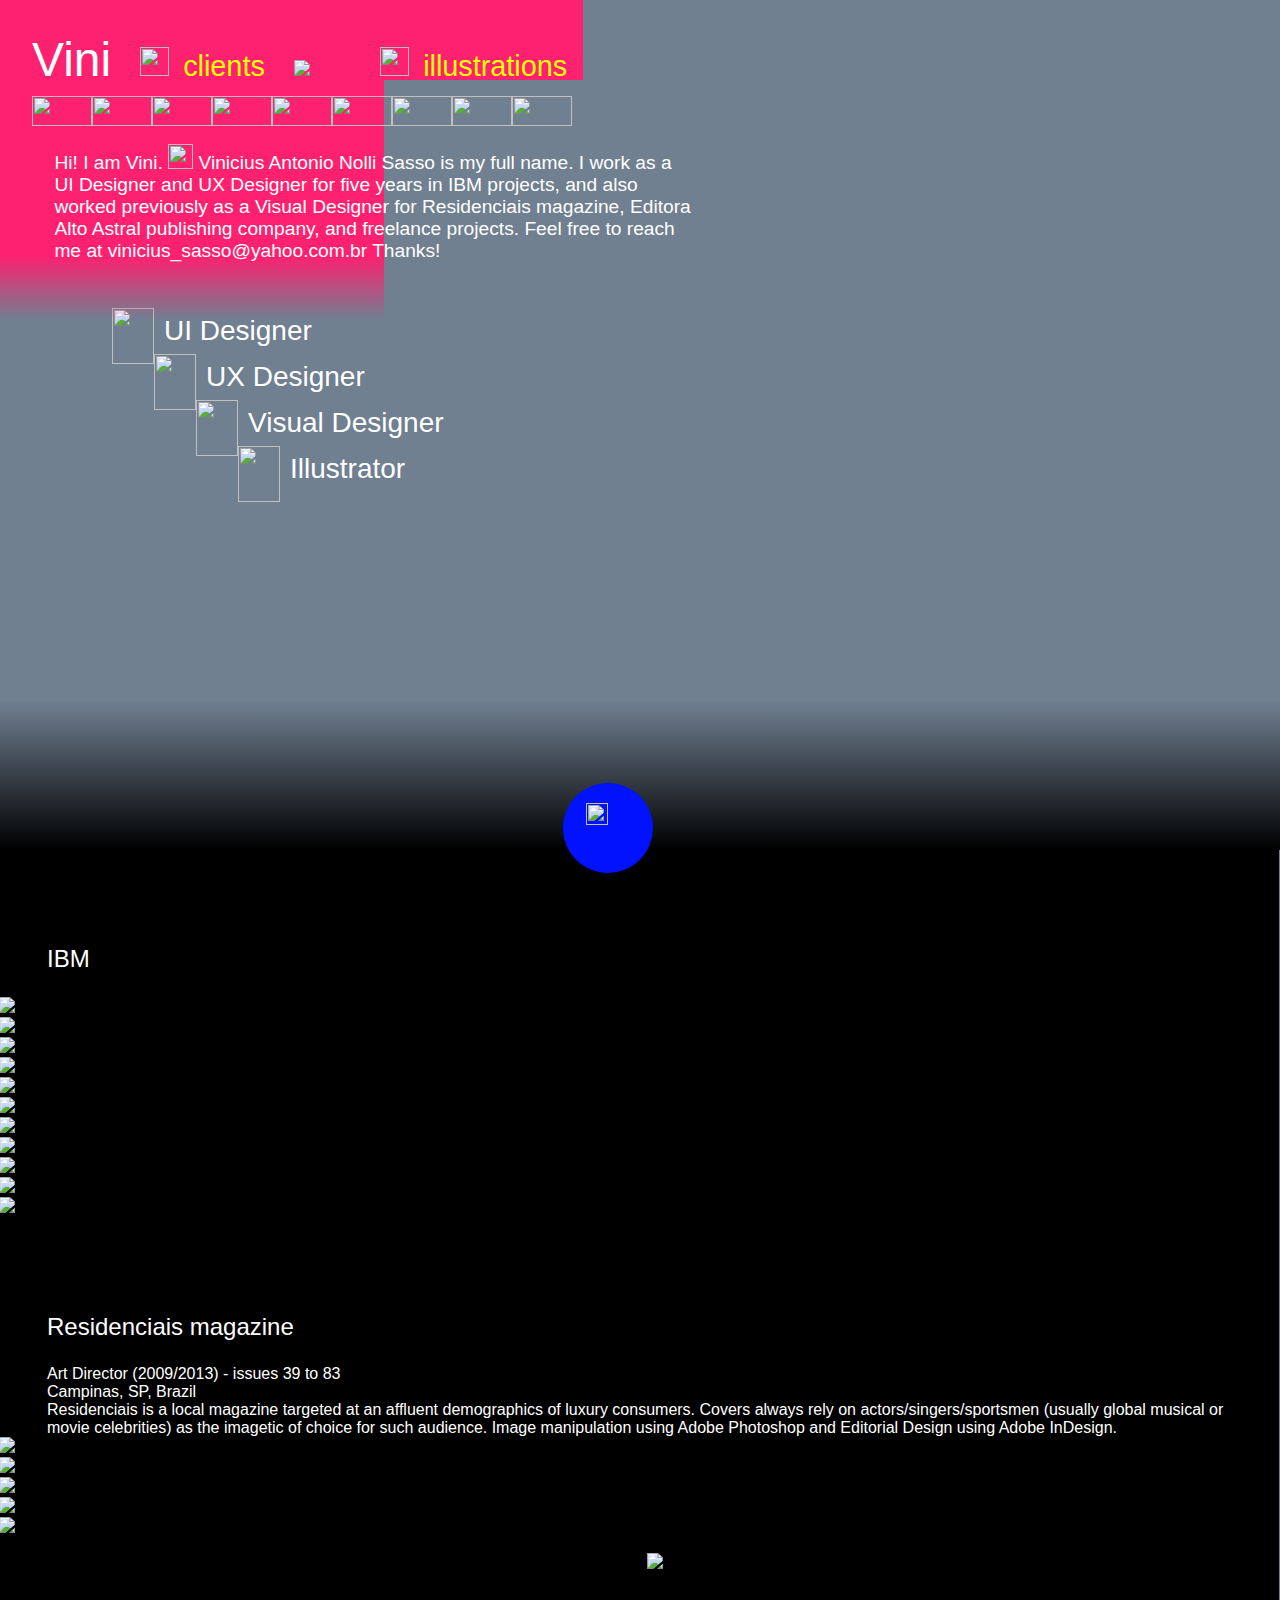
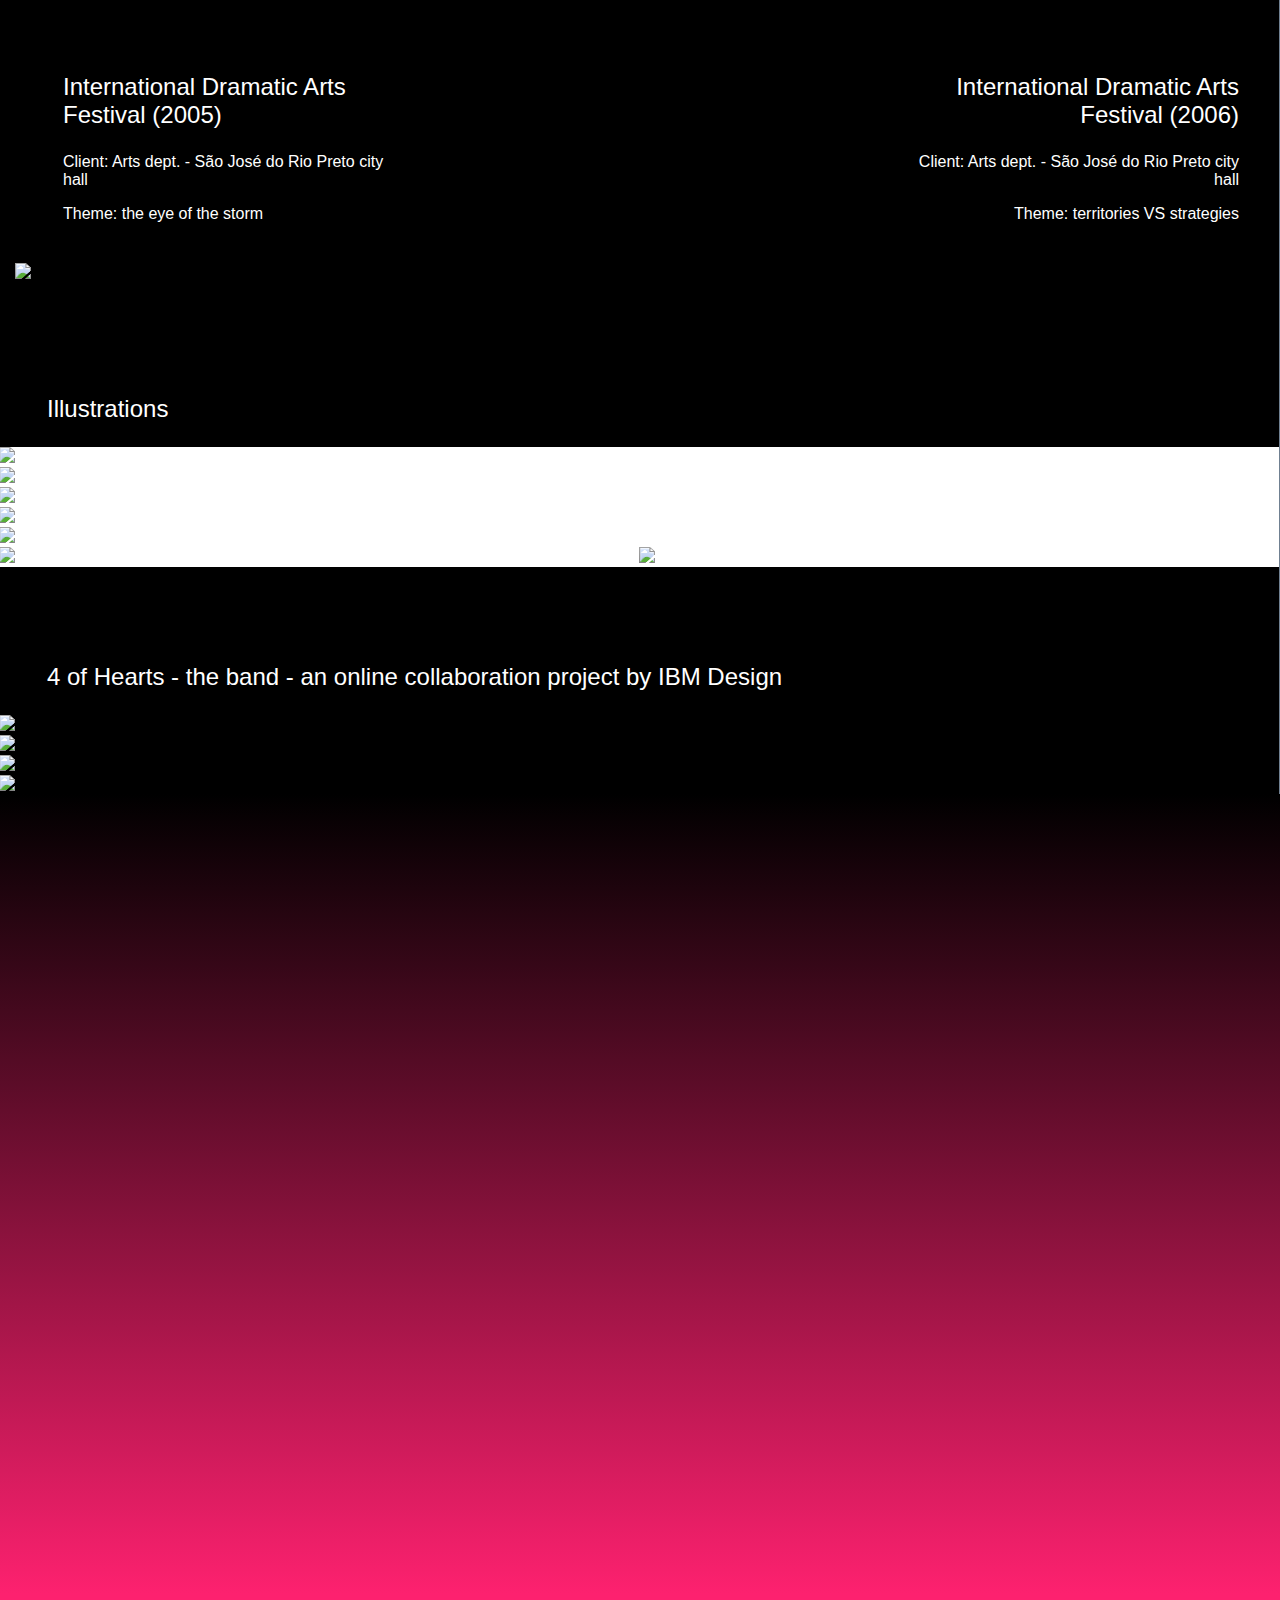
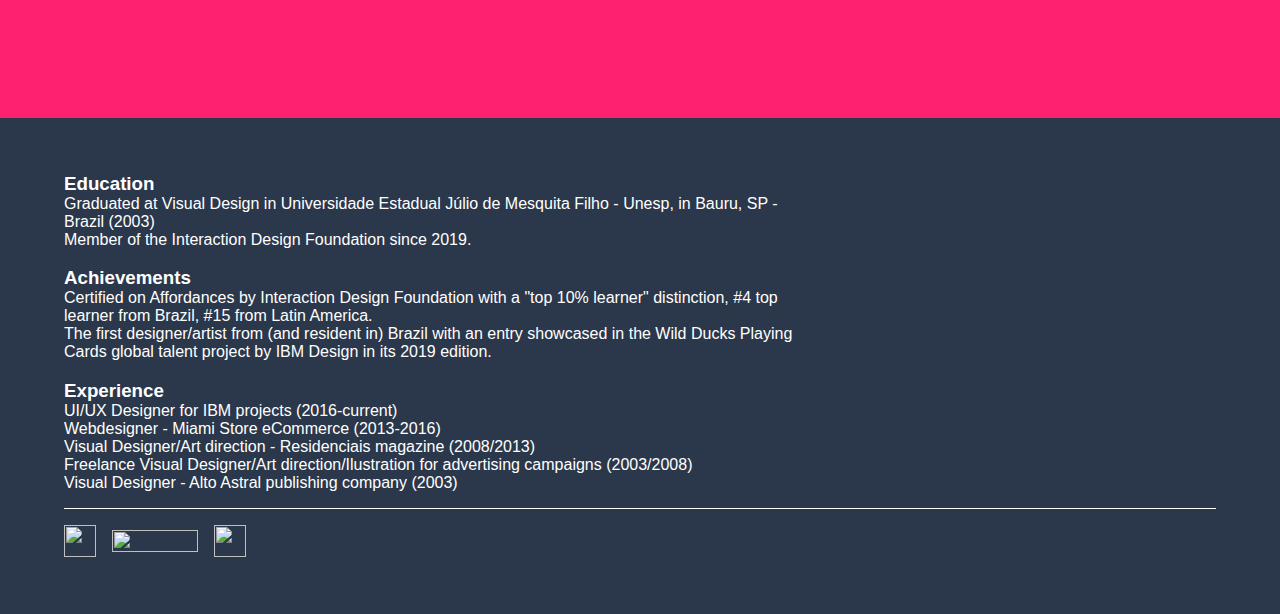
==== clients/itau/index.html @ f297d50a "Add files via upload" ====
<!DOCTYPE html>

<head>
    <meta charset="utf-8" />
    <meta http-equiv="Content-Type" content="text/html; charset=utf-8" />
    <meta http-equiv="Content-Language" content="EN" />
    <meta name="viewport" content="width=device-width, initial-scale=1">
    <title>Vini's Design Portfolio</title>
    <link rel="stylesheet" href="engaging.css" type="text/css">
    <link rel="stylesheet" href="fonts.css" type="text/css">
    <script src="scripts/jquery-3.5.1.min.js"></script>
    <script src="scripts/engaging.js"></script>
    <script type="text/javascript" src="scripts/smooth-parallax.min.js"></script>
</head>

<body>
    <div class="page">


        <div class="toolbar-initial">
            <div class="actions-area">
                <div class="myname">Vini</div>

                <div class="menu-item"><a href="#clients"><img class="icon menu-icon"
                            src="images/icons/company-client.svg" />clients</a></div>
                <div class="menu-item">
                    <a href="#ibm">
                        <div class="client-logo ibm-logo"><img src="images/ibm-logo.png" />&nbsp;</div>
                    </a>
                </div>

                <div class="menu-item"><a href="#senhora"><img class="icon menu-icon"
                            src="images/icons/Illustration.svg" />illustrations</a></div>


                <!--                 <div class="menu-item"><a href="#gargamel"><img class="icon menu-icon"
                            src="images/icons/Contacts.svg" />contacts</a></div> -->

                <!--                 <div class="menu-item">
                <div class="quick-link"><a href="#contactsaaa"><img class="icon menu-icon" src="images/icons/Contacts.svg" />contacts</a></div>
            </div> -->
            </div>

        </div>
        <div class="t-border"></div>

        <div id="quick-toolbar" class="quick-toolbar-area">
            <div class="jumper">Jump to:<a href="#clients">clients</a></div>
            <div class="quick-link"><a href="#senhora">&nbsp;&nbsp;illustrations</a></div>
            <div class="to-top"><a href="#top">Top</a></div>

        </div>


        <div class="content">
            <div id="intro" class="padding">
                <div class="vini-intro-mask"></div>
                <div class="vini-intro">
                    <img class="icon-intro ui" src="images/icons/ui.svg" />
                    <div class="spacer"><span class="recuo">UI Designer</span></div>
                    <img class="icon-intro ux" src="images/icons/ux.svg" />
                    <div class="spacer"><span class="recuo">UX Designer</span></span></div>
                    <img class="icon-intro visual" src="images/icons/visual.svg" />
                    <div class="spacer"><span class="recuo">Visual Designer</span></div>
                    <img class="icon-intro illu" src="images/icons/Illustration.svg" />
                    <div class="spacer"><span class="recuo">Illustrator</span></div>

                </div>

                <div class="featured-work">
                    <div class="featured-work-inner">
                        <a href="#four">
                            <div class="4oh"><img src="images/4-o-h-intro.jpg" />
                        </a>
                    </div>
                </div>
            </div>

            <div class="motif">
                <img class="lucky-star" src="images/star-yellow.svg" />
                <img class="lucky-star" src="images/star-yellow.svg" />
                <img class="lucky-star" src="images/star-yellow.svg" />
                <img class="lucky-star" src="images/star-yellow.svg" />
                <img class="lucky-star" src="images/star-yellow.svg" />
                <img class="lucky-star tablet" src="images/star-yellow.svg" />
                <img class="lucky-star tablet" src="images/star-yellow.svg" />
                <img class="lucky-star web" src="images/star-yellow.svg" />
                <img class="lucky-star web" src="images/star-yellow.svg" />

            </div>


            <div class="hi">Hi! I am Vini. <img class="wine" src="images/wine.svg" /> Vinicius Antonio Nolli Sasso is my
                full name. I work as a UI Designer and UX Designer for five years in IBM projects, and also worked
                previously as a Visual Designer for Residenciais magazine, Editora Alto Astral publishing company, and
                freelance projects. Feel free to reach me at vinicius_sasso@yahoo.com.br Thanks!</div>

            <a href="#showcase">
                <div class="jump-button">
                    <div class="button-ball"><img class="arrow" src="images/icons/arrow_down.svg" /></div>
                </div>
            </a>

        </div>

        <div class="grad"></div>

        <div id="showcase">
            <div id="clients">

                <div id="ibm" class="client">
                    <div class="heading">IBM</div>
                       <div id="tram" class="project">
                        <div class="piece full">
                            <div class="placeholder"><img src="images/tram-intro.png" /></div>
                        </div>
                        <div class="piece full">
                            <div class="placeholder"><img src="images/tram-02.png" /></div>
                        </div>
                        <div class="piece full">
                            <div class="placeholder"><img src="images/tram-03.png" /></div>
                        </div>
                        <div class="piece full">
                            <div class="placeholder"><img src="images/tram-04.png" /></div>
                        </div>
                        <div class="piece full">
                            <div class="placeholder"><img src="images/tram-05.png" /></div>
                        </div>
                    </div>

                    <div class="clear"></div>
                    
                    <div id="mysa" class="project">
                        <div class="piece full">
                            <div class="placeholder"><img src="images/mysa_intro.png" /></div>
                        </div>
                        <div class="piece full">
                            <div class="placeholder"><img src="images/mysa_1.png" /></div>
                        </div>
                        <div class="piece full">
                            <div class="placeholder"><img src="images/mysa_2.png" /></div>
                        </div>
                    </div>

                    <div id="prom" class="project">
                        <div class="piece full">
                            <div class="placeholder"><img src="images/prom1.png" /></div>
                        </div>
                        <div class="piece full">
                            <div class="placeholder"><img src="images/prom2.png" /></div>
                        </div>
                        <div class="piece full">
                            <div class="placeholder"><img src="images/prom3.png" /></div>
                        </div>
                        <div class="clear"></div>
                    </div>
                </div>

                <!--                 <div class="client">
                    <div class="heading">
                        Alto Astral publishing company
                    </div>
                    <div class="piece full">
                        <div class="placeholder"><img src="images/placeholder_large.png" /></div>
                    </div>

                    <div class="piece half">
                        <div class="placeholder">
                            <video controls autoplay>Your browser does not support the &lt;video&gt; tag.
                            <source src="movies/signo_da_gatinha.mp4">
                          </video>
                          <video controls autoplay>Your browser does not support the &lt;video&gt; tag.
                            <source src="movies/amizade-tt.mp4">
                          </video>
                        </div>
                    </div>
                    <div class="piece half">
                        <div class="placeholder"><img src="images/placeholder_small.png" /></div>
                    </div>

                    <div class="piece quarter">
                        <div class="placeholder"><img src="images/placeholder_small.png" /></div>
                    </div>
                    <div class="piece quarter">
                        <div class="placeholder"><img src="images/placeholder_small.png" /></div>
                    </div>
                    <div class="piece quarter">
                        <div class="placeholder"><img src="images/placeholder_small.png" /></div>
                    </div>
                    <div class="piece quarter">
                        <div class="placeholder"><img src="images/placeholder_small.png" /></div>
                    </div>
                </div> -->

                <div class="client">
                    <div class="heading">Residenciais magazine</div>
                    <div class="client-info">Art Director (2009/2013) - issues 39 to 83</div>
                    <div class="client-info">Campinas, SP, Brazil</div>
                    <div class="client-info">Residenciais is a local magazine targeted at an affluent demographics of
                        luxury consumers. Covers always rely on actors/singers/sportsmen (usually global musical or
                        movie celebrities) as the imagetic of choice for such audience. Image manipulation using Adobe
                        Photoshop and Editorial Design using Adobe InDesign.</div>
                    <div class="piece full">
                        <div class="placeholder"><img src="images/residenciais01.png" /></div>
                    </div>
                    <div class="piece full">
                        <div class="placeholder"><img src="images/residenciais02.png" /></div>
                    </div>
                    <div class="piece full">
                        <div class="placeholder"><img src="images/residenciais04.png" /></div>
                    </div>
                    <div class="piece full">
                        <div class="placeholder"><img src="images/residenciais05.png" /></div>
                    </div>
                    <div class="piece full">
                        <div class="placeholder"><img src="images/residenciais06.png" /></div>
                    </div>
                </div>
                <div class="clear"></div>
                <div class="client">
                    <div class="piece half small-padding-left">
                        <div class="heading heading-half-left">
                            <p>International Dramatic Arts Festival (2005)</p>
                            <p class="heading-small">Client: Arts dept. - São José do Rio Preto city hall</p>
                            <p class="heading-small">Theme: the eye of the storm</p>
                        </div>
                        <div class="placeholder"><img src="images/fit2005.png" /></div>
                    </div>

                    <div class="piece half small-padding-right">
                        <div class="heading heading-half-right">
                            <p>International Dramatic Arts Festival (2006)</p>
                            <p class="heading-small">Client: Arts dept. - São José do Rio Preto city hall</p>
                            <p class="heading-small">Theme: territories VS strategies</p>
                        </div>
                        <div class="placeholder"><img src="images/fit2006.png" /></div>
                    </div>
                    <div class="clear"></div>
                </div>

                <!--                 <div id="zipper" class="client">
                    <div class="heading">Zipper Comunicação</div>
                    <div class="client-info">São José do Rio Preto, SP, Brazil</div>
                    <div class="client-info">Rebranding project</div>
                    <div class="client-info">The rebranding of Zipper required a logotype redesign.</div>
                    <div class="piece full">
                        <div class="placeholder"><img src="images/zipper.png" /></div>
                    </div>
                </div> -->



            </div>

            <div id="illustrations" class="client">

                <div class="heading">Illustrations</div>
                <div class="piece full">
                    <div id="senhora" class="placeholder"><img src="images/senhora.png" /></div>
                </div>
                <div class="piece full">
                    <div id="rosana" class="placeholder"><img src="images/rosana.png" /></div>
                </div>
                <div class="piece full">
                    <div class="placeholder"><img src="images/the-creator.png" /></div>
                </div>
                <div class="piece full">
                    <div class="placeholder"><img src="images/Sonic.png" /></div>
                </div>

            </div>
            <!--             <div class="piece full">
                <div class="placeholder"><img src="images/mocinha.png" /></div>
            </div> -->

            <div class="piece full">
                <div class="placeholder"><img src="images/london.png" /></div>
            </div>
            <div class="row">

                <div class="piece half">
                    <div class="placeholder"><img src="images/n_s_n_a.png" /></div>
                </div>
                <div class="piece half no-mobile">
                    <div class="placeholder"><img src="images/n_s_n_a.png" /></div>
                </div>

                <div class="clear"></div>
            </div>
            <div id="four" class="piece full">
                <div class="heading">4 of Hearts - the band - an online collaboration project by IBM Design</div>
                <div class="placeholder"><img src="images/wild-intro.png" /></div>
                <div class="placeholder"><img src="images/wild02.png" /></div>
                <div class="placeholder"><img src="images/wild04.png" /></div>
                <div class="placeholder"><img src="images/wild05b.png" />
                </div>
            </div>
            <div class="clear"></div>
            <div class="clear"></div>
        </div>

        <section id="starfield-transition">
<!--             <div id="viewport-interstitial" class="test">
                <img id="outer-space"
                smooth-parallax=""
                start-movement="1"
                end-movement="2"
                start-position-y="1"
                end-position-y="-0.5"
                class="" src="images/star-medium.png" />
                
                <img id="outer-space2" smooth-parallax="" start-movement="0" end-movement="1" start-position-y="1"
                    end-position-y="-1" class="super-star" src="images/star-big.png" />

                <img id="outer-space3" smooth-parallax="" start-movement="0" end-movement="1.5" start-position-y="1"
                    end-position-y="-0.5" class="" src="images/star-very-small.png" />


                <img class="lucky-star" src="images/star-yellow.svg" />
                <img class="lucky-star" src="images/star-yellow.svg" />
                <img class="lucky-star" src="images/star-yellow.svg" />
                <img class="lucky-star tablet" src="images/star-yellow.svg" />
                <img class="lucky-star tablet" src="images/star-yellow.svg" />
                <img class="lucky-star web" src="images/star-yellow.svg" />
                <img class="lucky-star web" src="images/star-yellow.svg" />
                <img class="lucky-star hd" src="images/star-yellow.svg" />
                <img class="lucky-star hd" src="images/star-yellow.svg" />
            </div>
            <div class="parallax-star star-medium test">
            </div> -->
        
    
    <div class="atmosphere">
<!--         <div class="test">
        <img src="images/starfield.png" />
        <div class="heffaloomp">
            <img src="images/heffaloomp.gif" />
        </div>
    </div> -->
    </div>
</section>
    
    


    <div id="contacts">
        <section>
            <div id="viewport-contatos">
                <div id="fundinho-contatos" smooth-parallax="" start-movement="-.5" end-movement=".7"
                    start-position-y="2">
                </div>

                <div class="contact-info">
                    <div class="row-info">
                        <div class="resume">
                            <div class="resume-details">
                                <div class="education">
                                    <h3>Education</h3>
                                    <ul>
                                        <li>
                                            Graduated at Visual Design in Universidade Estadual Júlio de Mesquita Filho
                                            - Unesp, in Bauru, SP - Brazil (2003)</li>
                                        <li>
                                            Member of the Interaction Design Foundation since 2019.</li>
                                    </ul>

                                </div>
                                <div class="achievements">
                                    <h3>Achievements</h3>
                                    <ul>
                                        <li>
                                            Certified on Affordances by Interaction Design Foundation with a "top 10% learner" distinction, #4 top learner from Brazil, #15 from Latin America.</li>
                                        <li>
                                            The first designer/artist from (and resident in) Brazil with an entry showcased in the Wild Ducks Playing Cards global talent project by IBM Design in its 2019 edition.</li>
                                    </ul>

                                </div>
                                <div class="experience">
                                    <h3>Experience</h3>
                                    <ul>
                                        <li>UI/UX Designer for IBM projects (2016-current)</li>
                                        <li>Webdesigner - Miami Store eCommerce (2013-2016)</li>
                                        <li>Visual Designer/Art direction - Residenciais magazine (2008/2013)</li>
                                        <li>Freelance Visual Designer/Art direction/Ilustration for advertising
                                            campaigns (2003/2008)</li>
                                        <li>Visual Designer - Alto Astral publishing company (2003)</li>
                                    </ul>
                                </div>
                            </div>
                        </div>
                        <div class="column-bio">
                            <div class="photo">
                                <img class="my-photo" src="images/foto-clipped.jpg" />
                            </div>
                            <!--                             <div class="bio">Bio
                                <div class="bio-details">
                                    Brazilian. Descendent from italians.
                                </div>
                                
                            </div> -->
                        </div>
                        <div class="clear"></div>
                    </div>
                    <div class="find-me-at">
                        <span>
                            <div class="media-logos">
                                <div class="info1">
                                    <a target="new" href="https://www.linkedin.com/in/vinisasso/"><img
                                            class="social-networks linkedin" src="images/social-linkedin.svg" /></a>
                                </div>
                                <div class="info2"><a target="new" href="https://www.deviantart.com/vinicius-sasso"><img
                                            class="social-networks deviantart" src="images/deviantart-white.svg" /></a>
                                </div>
                                <div class="info3">
                                    <a target="new" href="https://www.facebook.com/vinicius.sasso.designer"><img
                                            class="social-networks facebook" src="images/social-facebook.svg" /></a>
                                </div>
                                
                            </div>
                        </span>
                    </div><div class="clear"></div>
                </div>
            </div>
        </section>
    </div>
    </div>

<!--     <div id="Gargamel" class="test">
        <div class="heffaloomps-and-woozels">
        They're black they're brown they're up their down</br>
They're in they're out they're all about</br>
They're far they're near they're gone they're here</br>
They're quick and slick and insincere</br>
Beware Beware Be a very wary bear</br>
A Heffalump or Woozle is very confusel</br>
The Heffalump or woosel is very sly</br>
- Sly - sly - sly</br>
They come in ones and twoosels</br>
But if they so choosels</br>
Before your eyes you'll see them multiply</br>
- Ply - ply - ply</br>
They're extra-ordinary so better be wary</br>
Because they come in every shape and size</br>
- Size - size - size</br>
If honey is what you covet you'll find that they love it</br>
Because they guzzle up the thing you prize</br>
They're green they're blue they're pink they're white</br>
They're round they're square they're a terrible sight</br>
They tie themselves in horrible knots</br>
They come in stripes or polka-dots</br>
Beware Beware Be a very wary bear</br>
They're extra-ordinary so better be wary</br>
Because they come in every shape and size</br>
- Size - size - size</br>
If honey's what you covet you'll find that they love it</br>
Because they guzzle up the things you prize</br>
They're black they're brown they're up their down</br>
They're in they're out they're all about</br>
They're far they're near they're gone they're here</br>
They're quick and slick and insincere</br>
Beware Beware Beware Beware Beware ...</br>
</div>
    </div> -->



    <script>
        window.addEventListener("load", function () {
            SmoothParallax.init({
                basePercentageOn: "containerVisibility"
            });
        });

        jQuery($ => {
            $(document).scroll(function () {
                var y = $(this).scrollTop();

                if (y > 200) {
                    $("#quick-toolbar").addClass("alive");
                } else {
                    $("#quick-toolbar").removeClass("alive");
                }
            });

            // The speed of the scroll in milliseconds
            const speed = 1000;

            $('a[href*="#"]')
                .filter((i, a) => a.getAttribute('href').startsWith('#') || a.href.startsWith(`${location.href}#`))
                .unbind('click.smoothScroll')
                .bind('click.smoothScroll', event => {
                    const targetId = event.currentTarget.getAttribute('href').split('#')[1];
                    const targetElement = document.getElementById(targetId);

                    if (targetElement) {
                        event.preventDefault();
                        $('html, body').animate({ scrollTop: $(targetElement).offset().top }, speed);
                    }
                });

            /* top */
            $("a[href='#top']").click(function () {
                $("html, body").animate({ scrollTop: 0 }, "fast");
                return false;
            });
        });
    </script>
</body>

</html>
---- clients/itau/engaging.css ----
html{
}

* {
    box-sizing: border-box;
}

li, ul {
    display: block;
    list-style-type: none;
    padding: 0;
    margin: 0;
}

body{

    margin: 0;
    padding: 0;
    color: white;
    background-color:#708091;
    font-family: 'HelveticaNeue',Helvetica,Arial,sans-serif;
}

a, a:link{
    text-decoration: none;
    color: yellow;
    cursor: pointer;
}

a:hover, a img {
    color: #ffc8c8;
    cursor: pointer;
}

/* a:hover{
    color:darkorange;
} */

.icon{
    width:1em;
    height:1em;
    margin-right: .5em;
}

.ibm-logo, .ibm-logo img{
    width: 2em;
}

.page {

}

.featured-work {
    width: 40%;
    height: 60vw;
    position: absolute;
    top: -3em;
    right: 0%;
    animation: fadeIn 1s;
    z-index: 900;
    overflow: hidden;
    cursor: pointer;
}

.featured-work-inner{
    width: 330px;
    margin: -1em 8em 0 0;
    display: block;
    float: right;
    right: 0;
}

.featured-work img{
    width: 143%;
    height: auto;
    margin: auto;
}

.lucky-star {
    width:60px;
    height: 30px;
    animation: spin 1s 2;
    animation-direction: alternate;
    animation-iteration-count: infinite;
    float: left;
}

.hi {
    font-size: 1.2em;
    position: absolute;
    top: 7.5em;
    width: 50%;
    margin-left: 2em;
    z-index: 3;
}

.motif{
    margin-left: 1em;
    position: absolute;
    top: 6em;
    z-index: 1100;
}

.wine {
    width:25px;
    height: 25px;

}

@keyframes spin { 
    from { 
        transform: rotate(0deg); 
    } to { 
        transform: rotate(180deg); 
    }
}

.jump-button {

margin: auto;
position: absolute;
bottom: 3%;
left: 44%;
animation: pop ease-out forwards .5s;
/* animation-delay: 1s; */
animation-fill-mode: forwards;
}

.button-ball{
border-radius: 50%;
background-color: #0012ff;
width: 90px;
height: 90px;
/* animation: fly infinite 2s; */
/* position: absolute;
bottom: 0px; */
}

img.arrow {
    width: 50%;
    height: 50%;
    position: absolute;
    left: 25%;
    top: 22%;
}

@keyframes fly {
    0% {bottom: 0px};
    100% {bottom: 10px};
}

@keyframes pop {
    0% {visibility:visible; transform: scale(0)};
    100% {visibility:visible; transform: scale(1)};
}

@keyframes fadeIn {
    0% {opacity: 0;}
    100% {opacity: 1;}
}

#showcase{
    margin: -1px;
    width: 100%;
    background-color: #000000;
}

.padding {
padding: 1em;
}

#intro{
width: auto;
height: 700px;
background: url('images/rose-bg.png') 65%;
/* background-color: rgba(253,33,111,1); */
}

.icon-intro{
width: 1.5em;
height: 2em;
float: left;
display: block;
}

.grad{
    height: 150px;
    background: rgb(112,128,145);
    background: linear-gradient(180deg, rgba(112,128,145,1) 0%, rgba(0,0,0,1) 100%);
}

.vini-intro{
float: left;
font-size: 1.75em;
width: 50%;
top:11em;
left:4em;
position:absolute;
animation: pluc 2s;
z-index: 1;
}

.vini-intro-mask{
    position: absolute;
    top: 0;
    left: 0;
    background: rgb(253,33,111);
    background: linear-gradient(0deg, rgba(253,33,111,0) 0%, rgba(253,33,111,1) 20%, rgba(253,33,111,1) 100%);
    width: 24em;
    height: 20em;
    z-index: 2;
}

@keyframes pluc {
    0% {top: -20em;left: -20em};
    100% {top: 6em;left: 2em};
}

.spacer {
padding: 7px 0 7px 0;
}

.recuo {
    padding: 0 0 0 10px; 
}

.heading{
padding: 4em 1em 1em 2em;
font-size: 1.5em;
}

p.heading-small{
/* padding: 4em 1em 1em 2em; */
font-size: 1rem;
}

.heading-half-left, .heading-half-right{
width: 66%;
}


.heading-half-right{
    display: block;
    float: right;
}

.heading-half-left{
text-align: left;
}

.small-padding-left{
    padding: 1em 0.5em 1em 1em;
}

.small-padding-right{
    padding: 1em 1em 1em 0.5em;
}

.heading-half-right, .heading-half-right p{
text-align: right;
}

.toolbar-initial
{
position: absolute;
padding: 2em 1em 3em 2em;
height: 4em;
background-color: #fd216f;
z-index: 1000;
}

.actions-area{
display: flex;
flex-direction: row;
align-items: baseline;
}

.actions-area .menu-item{
font-size: 1.8em;
margin-left:1em;
}

.myname{
font-size: 3em;
}

#quick-toolbar
{
z-index:200;
padding: 1em 1em 2em 1em;
transition: top ease-in .5s;
position: fixed;
top: -100px;
width: 100%;
background-color: #fd216f;
height: 2em;
/* background-color: #aa0066; */
}

.quick-toolbar-area{
/* display: flex;
flex-direction: row;
align-items: baseline; */
}

.to-top{
    /* align-self:flex-end; */
    display: block;
    float: right;
}

#clients, #illustrations {
position: relative;
z-index:1;
}

.client {
    position: relative;
    height: auto;
}

.client-info{
    padding: 0 3em 0 3em; 
}

.jumper {
    display: inline-block;
}

.jumper a{
    margin-left: 1em;
}

.quick-link {
    display: inline-block;
}

#quick-toolbar.alive
{
top: 0;
}

#viewport-interstitial{
    position: relative;
    height: 600px;
    width: 100%;
    overflow:visible;
    background-image: url('images/starfield.png');
    background-size: 100%;
    background-color: blue;
}

#outer-space{
    position: absolute;
    top: -2em;
    left: 20%;
    width: 25%;
    height: 25%;
/*     background-image: url('images/star-very-small.svg');
    background-repeat: no-repeat; */
}

#outer-space2{
    display: block;
    position: absolute;
    bottom: 1em;
    left: 40%;
    z-index: 100;
}

#outer-space3{
position: absolute;
top: 2em;
right: 10%;
/* background-image: url('images/star-very-small.svg');
background-repeat: no-repeat; */
}

img.super-star{
/*     width: 100%;
    height: 100%; */
}

#interstitial .lucky-star{

    margin-top: 3em;
    width: 120px;
    height: 60px;
}

.atmosphere{
    position: relative;
    bottom: 0;
    height: 800px;
    background: linear-gradient(180deg, rgba(0,0,0,1) 0%, #fd216f 100%);
}

.test, div.test> *{
    display: none;
}

.atmosphere img{
    width: 100%;
}

#contacts {
height: 95%;
background-color: blue;    
}

.piece{
height: auto; 
}

.placeholder{
width: 100%;
}

.placeholder img{
    width: 100%;
    height: auto;
}

.heffaloomp {
width: 25%;
}

#viewport-contatos{
    background-color: #fd216f;
    height: 620px;
    width: 100%;
    position: relative;
    overflow: hidden;
}

#fundinho-contatos{
    background-color: #2B374A;
    position: absolute;
    bottom: 0;
    width: 100%;
    height: 80%;
}

.column-bio {
    width: 30%;
    display: block;
    float: left;
}

.photo {
/* clip-path: ellipse(7em 7em at 10.5EM 8.75em); */
clip-path: inset(12px 0px 50px 4px);
}

.my-photo {
height: 320px;
object-fit: cover;
}

.contact-info {
    position: absolute;
    height: 80%;
    width: 100%;
    padding: 4em;
    font-weight: 200;
    font-size: 1rem;
    z-index: 1;
    top: 6em;
    }

    .contact-info h3 {
        margin-bottom: 0;
    }

.row-info{
    padding-bottom: 1em;
    margin-bottom: 1em;
    border-bottom: solid 1px white;
}

section img, section div{
    
}
.resume {
width: 70%;
display: block;
float: left;
padding-right: 4em;
}

.bio {
}

.find-me-at{
}

.experience {

}

.media-logos {
    display: flex;
    flex-direction: row;
    justify-content: flex-start;
    align-items: center;
    width: 70%;
}

.social-networks.linkedin {
    width: 2em;
    height: 2em;
    margin-right: 1em;
}

.social-networks.deviantart {
    width: 5.4em;
    height: 1.4em;
    margin-right: 1em;
}

.social-networks.facebook {
    width: 2em;
    height: 2em;
    margin-right: 1em;
}

#Gargamel{
    display:none;
}



/* Grid */

.full, .half, .quarter, .onethird, .twothirds, .break{
    height: auto;
    float: left;
    display: block;
}

.full{
    width: 100%;
}

.twothirds{
    width: 67%;
}

.half{
    width: 50%;  
}

.onethird{
    width: 33%;
}

.quarter{
    width: 25%;   
}

.break{
    clear: both;
}

.row{
    height: 100%;
    background-color: white;
}

.clear{
    clear:both;
}

/* Media queries */

@media screen and (min-width: 1200px) {
    .lucky-star.hd {
    display: block;
    }
  }

@media screen and (min-width: 1080px) {
    .lucky-star.hd {
        display: none;
        }

    .full {
    width: 100%;
    }
    .half {
    width: 50%;
    } 
    .quarter {
    width: 25%;
    } 
  }

/* Tablet */
@media only screen and (min-width : 768px) and (max-width : 1024px) {

    .no-tablet{
        display: none;
    }

    .vini-intro{
        display: none;
    }

    .lucky-star.web, .lucky-star.hd {
        display: none;
    }

    .myname, .actions-area .menu-item{
        font-size: 1.4em;
    }

    .button-ball{
        width: 80px;
        height: 80px;
        }

        .heading-half-left, .heading-half-right{
            width: 100%;
            }

            .heading-half-right{
                display: block;
                float: left;
                }
                .heading-half-right, .heading-half-right p{
                    text-align: left;
                }

    .full {
        width: 100%;
    }
    .half {
        width: 50%;    
    }
    .quarter {
        width: 50%;
    } 
  }

  /* Mobile */
  @media only screen and (min-width : 320px) and (max-width : 767px) {

    .no-mobile{
        display: none;
    }

.toolbar-initial
{
position: fixed;
padding: .75em 1em 0 .75em;
height: 2.5em;
z-index: 2000;
width: 100%;
}

#quick-toolbar {
    display: none;
}

.t-border{
display: block;
background-color: lightgrey;
width: 100%;
height: 2px;
position: fixed;
top: 2.5em;
z-index: 2000;
max-width: 100%;
animation: fillborder 1s ease-out;
}

@keyframes fillborder{
    0% {max-width: 0%;}
    100% {max-width: 100%;}
}

    .vini-intro{
        display: none;
    }

    .lucky-star.tablet, .lucky-star.web, .lucky-star.hd {
        display: none;
    }

    .myname, .actions-area .menu-item{
        font-size: 1em;
    }

    .button-ball{
        width: 70px;
        height: 70px;
        }

    
    .featured-work {
    display: none;
    }

    .heading-half-left, .heading-half-right{
        width: 100%;
        }

        .heading-half-right{
        display: block;
        float: left;
        }
        .heading-half-right, .heading-half-right p{
            text-align: left;
        }

    
    .icon.menu-icon{
        display: none;
        }

    .icon-intro{
        display: none;
    }

    .hi {
        width: auto;
        margin-left: 1em;
    }

    .full {
        width: 100%;
    }
    .half {
        width: 100%;    
    }
    .quarter {
        width: 100%;
    } 
  }

/* Vini Grid is experimental. Don't blame me if it blows your computer up. */
---- clients/itau/fonts.css ----
@font-face {
  font-family: 'HelveticaNeue';
  src: url('fonts/HelveticaNeue.otf');
}
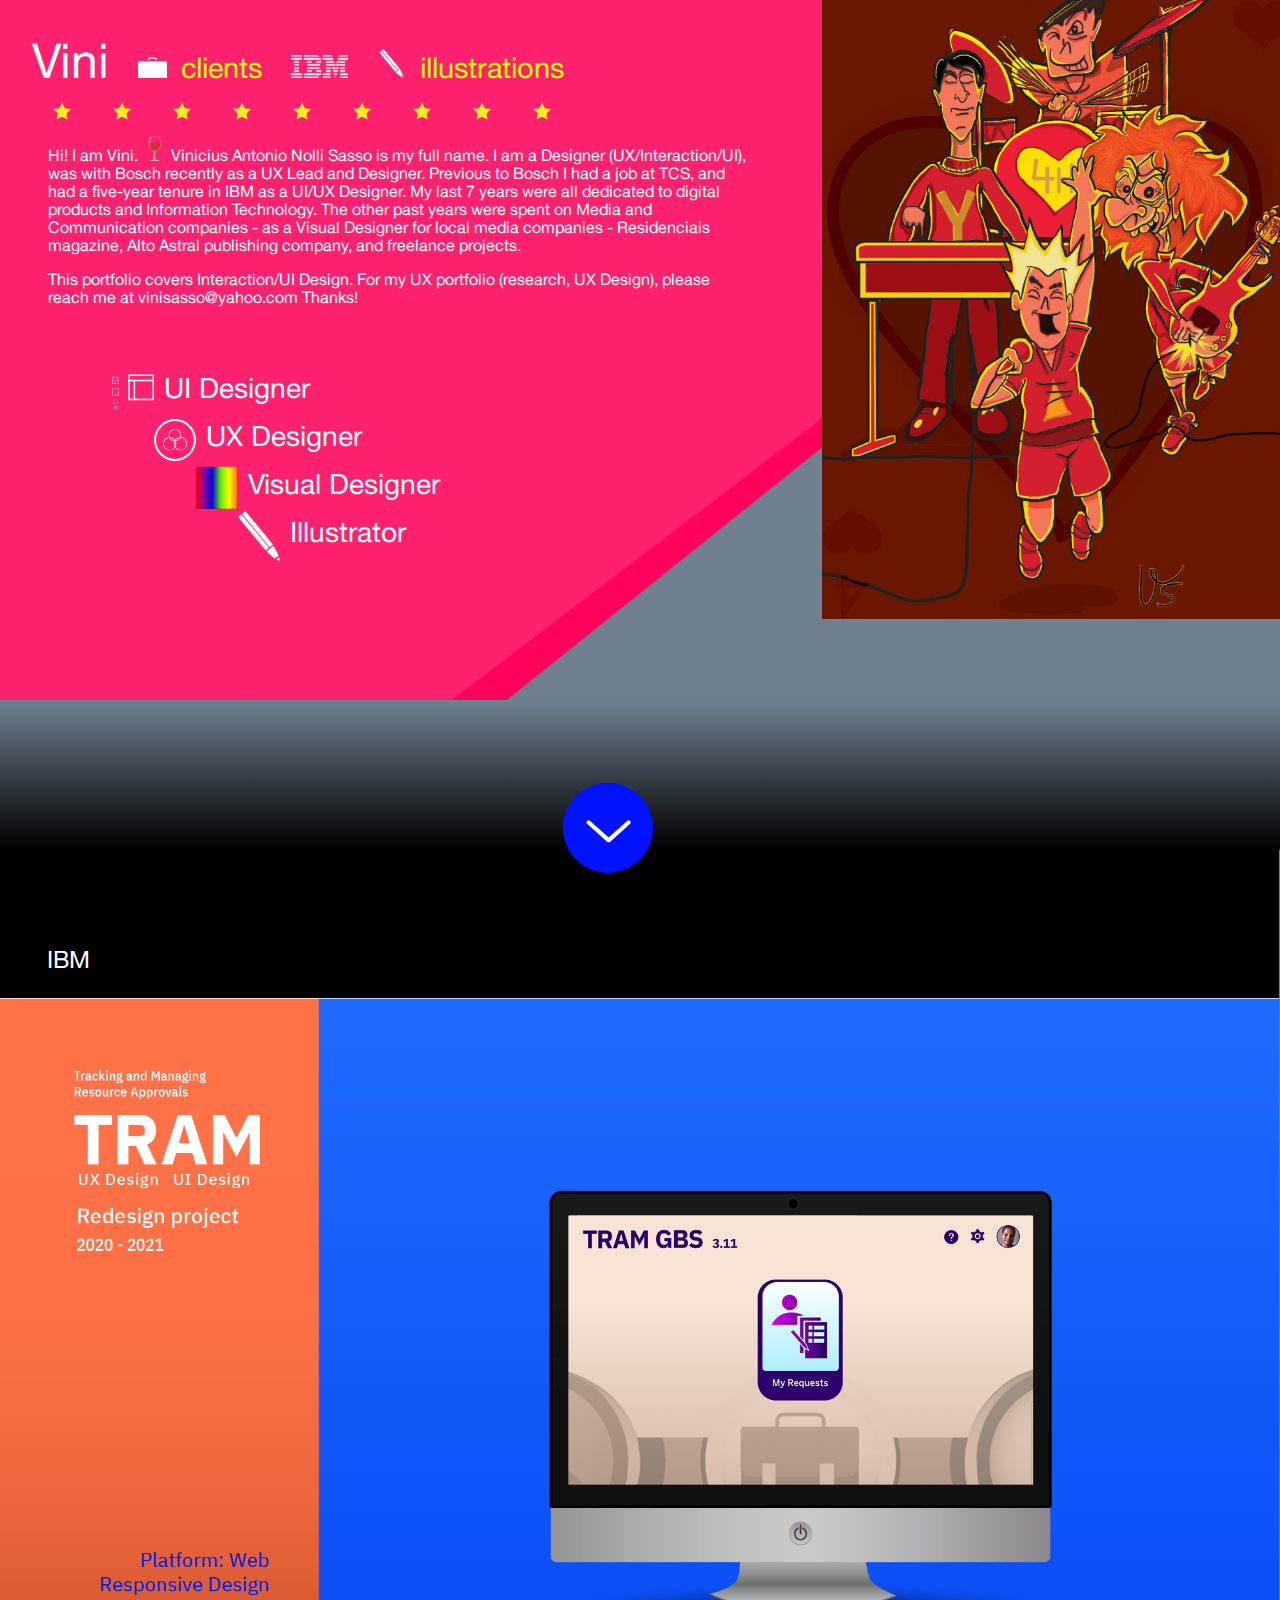
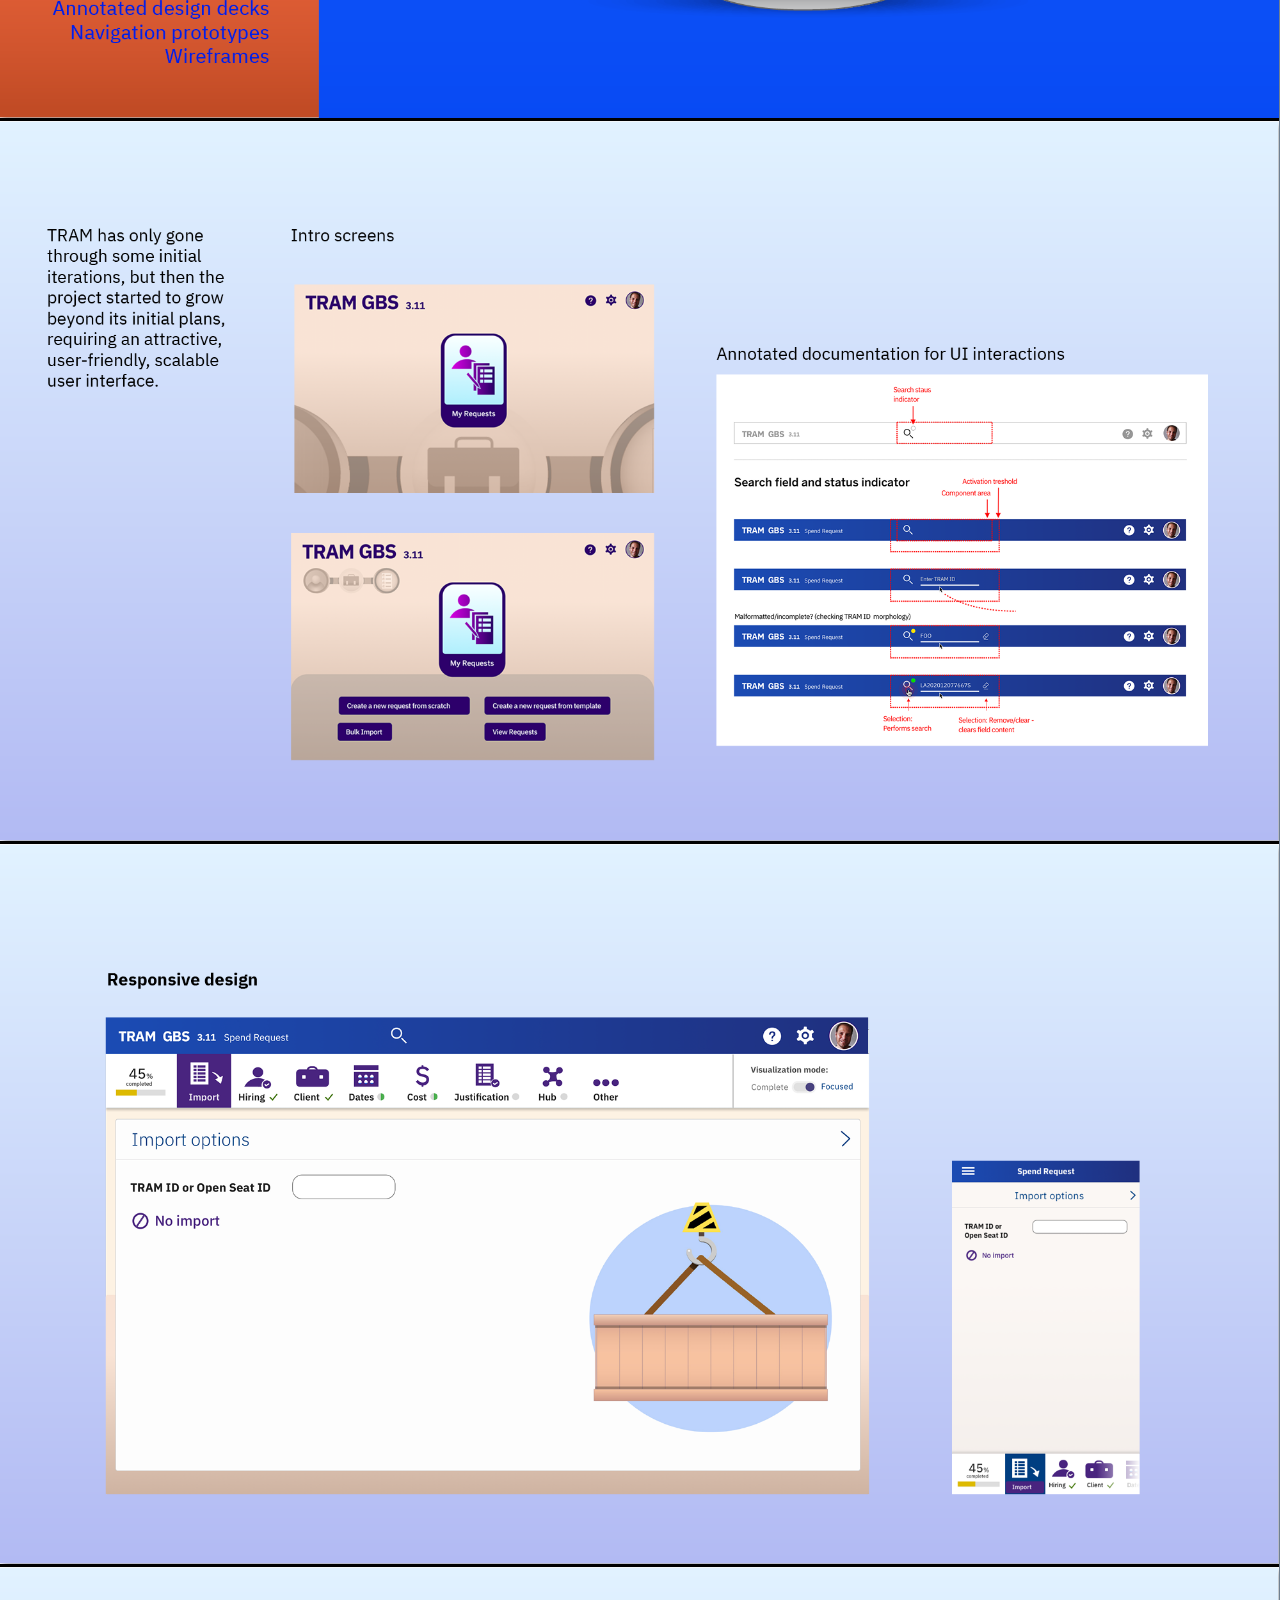
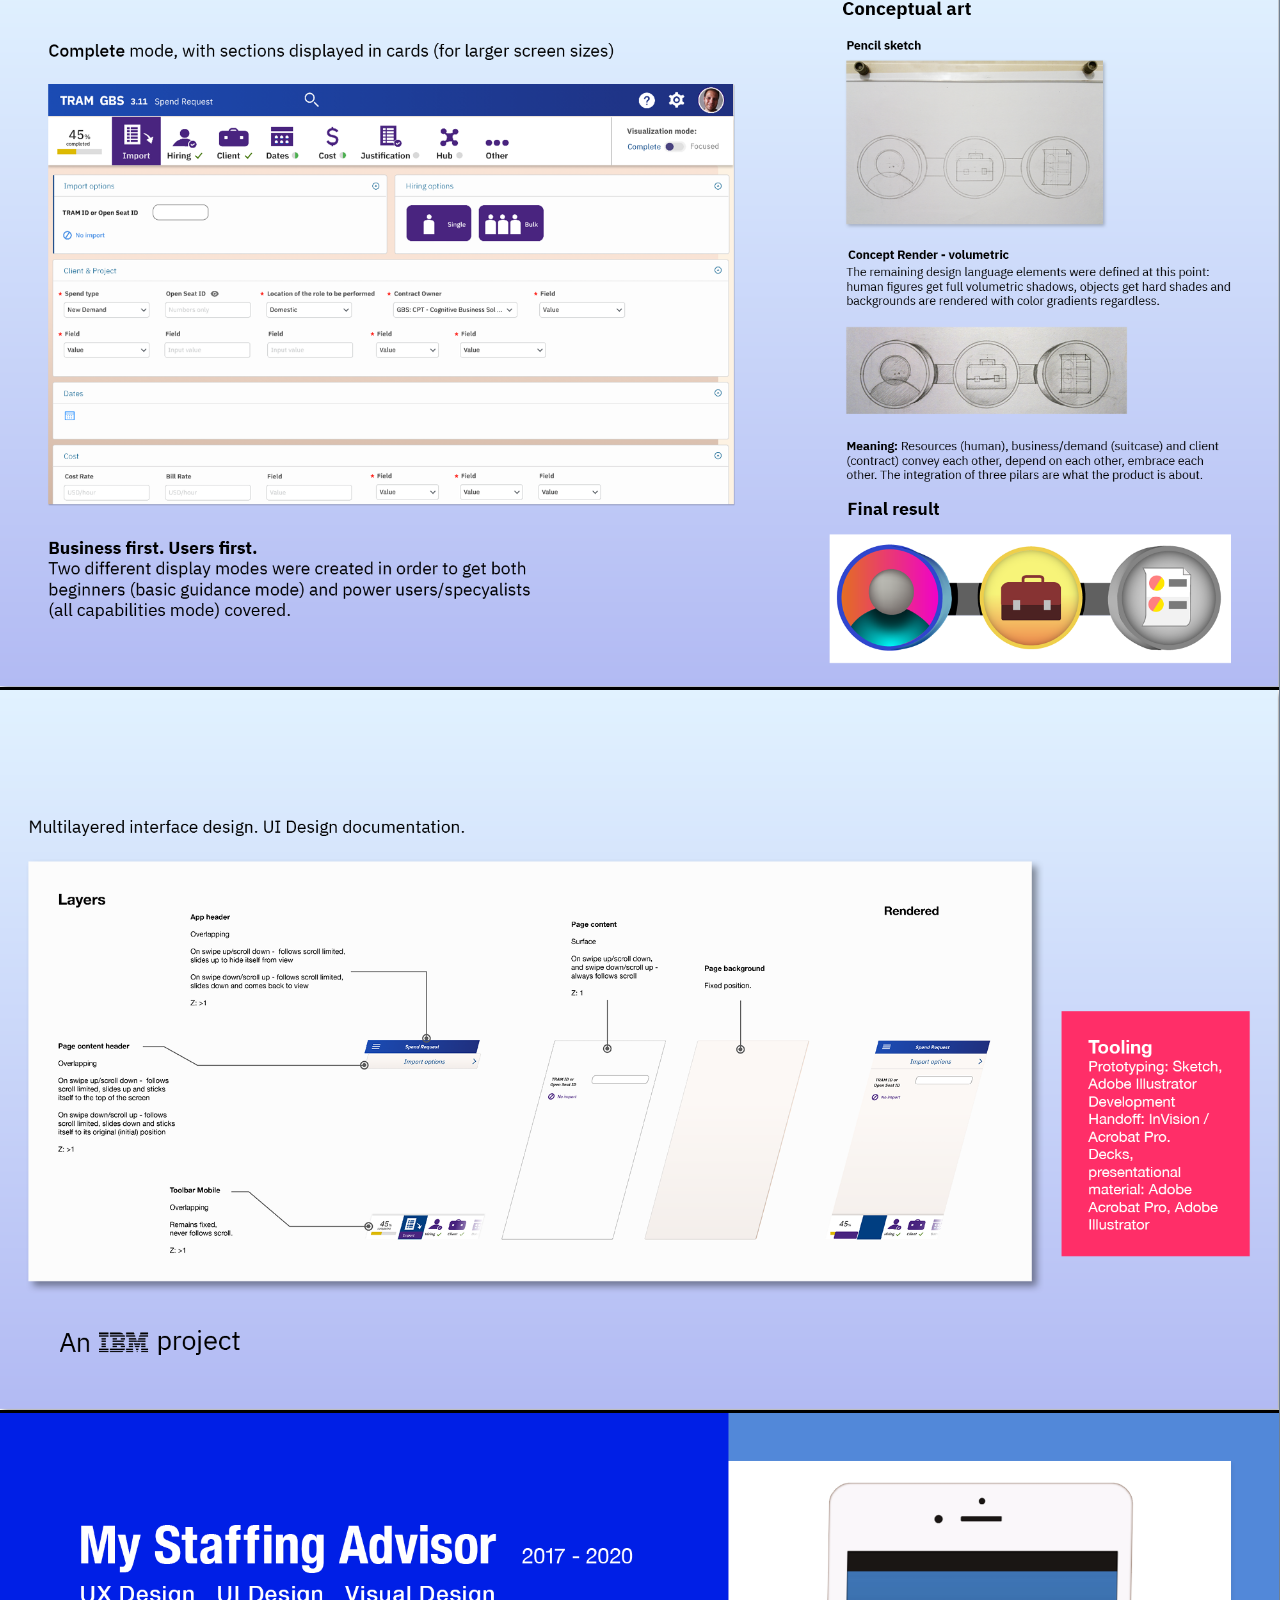
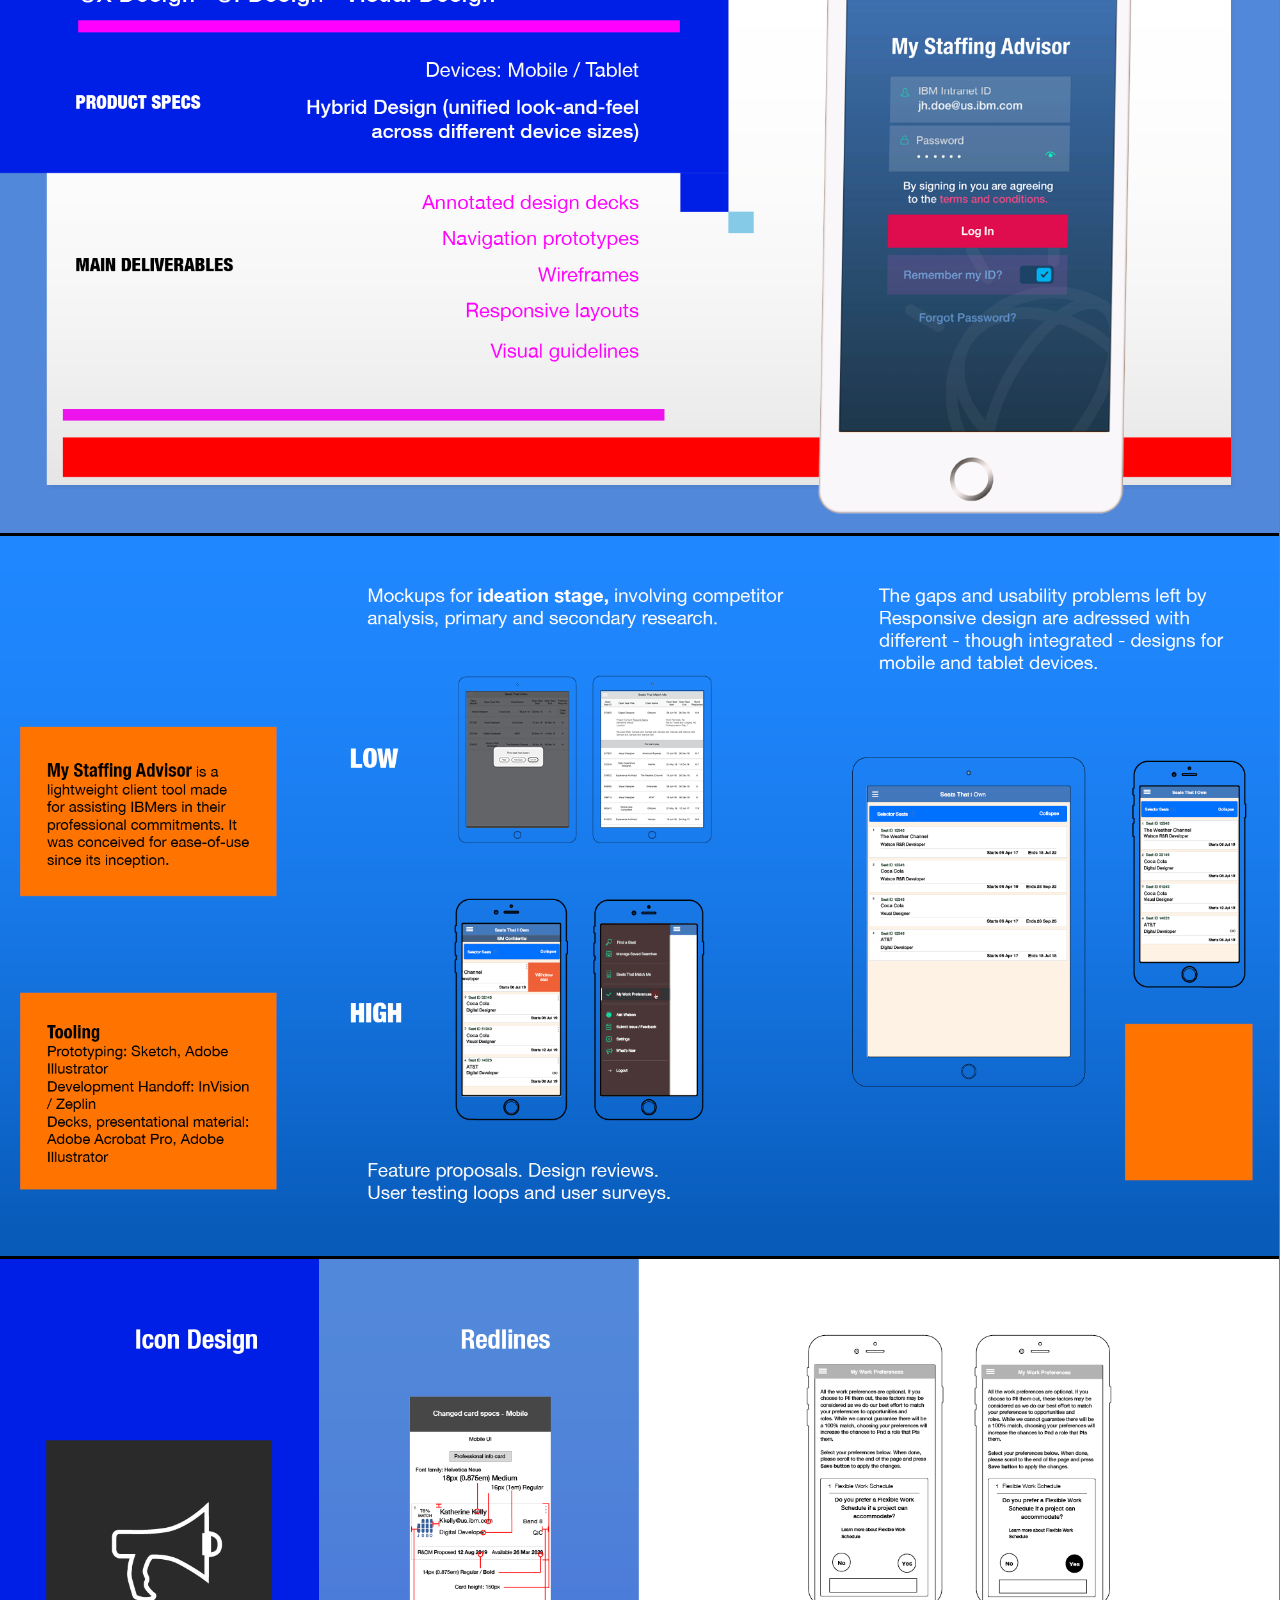
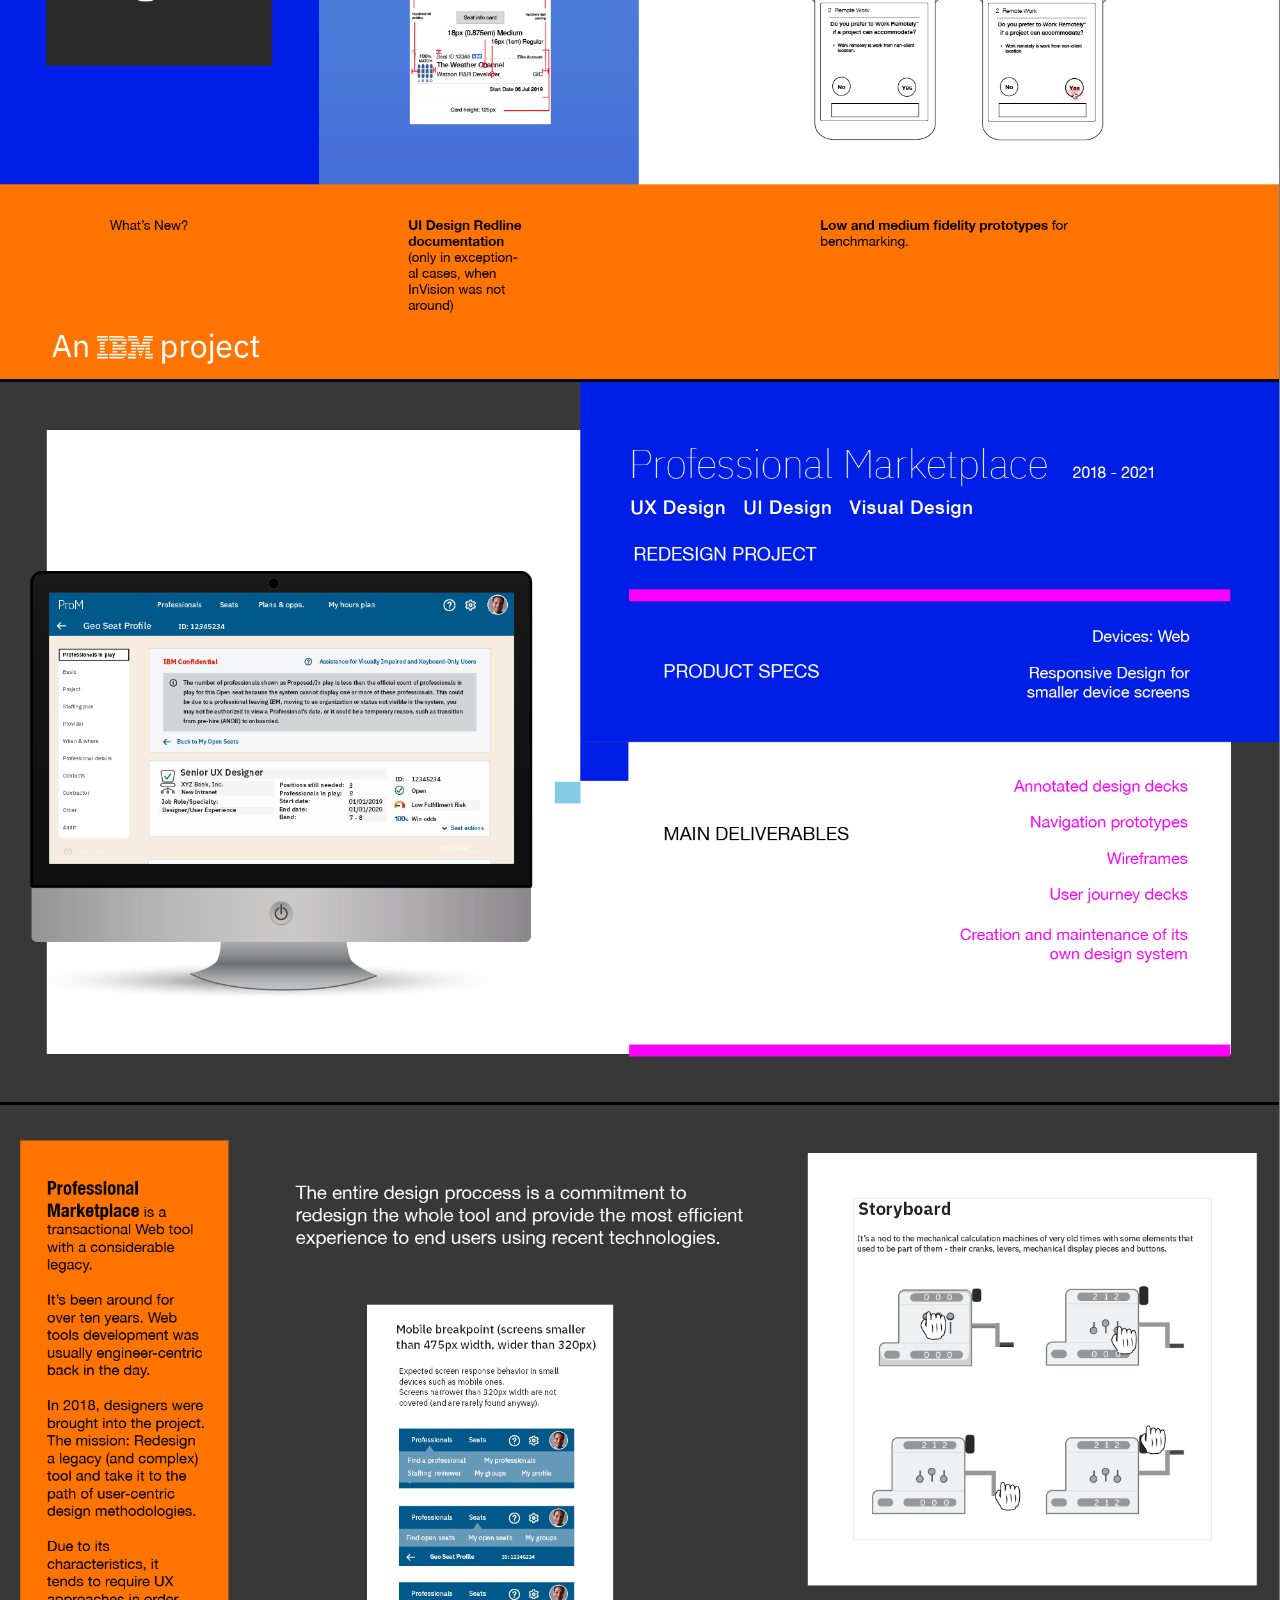
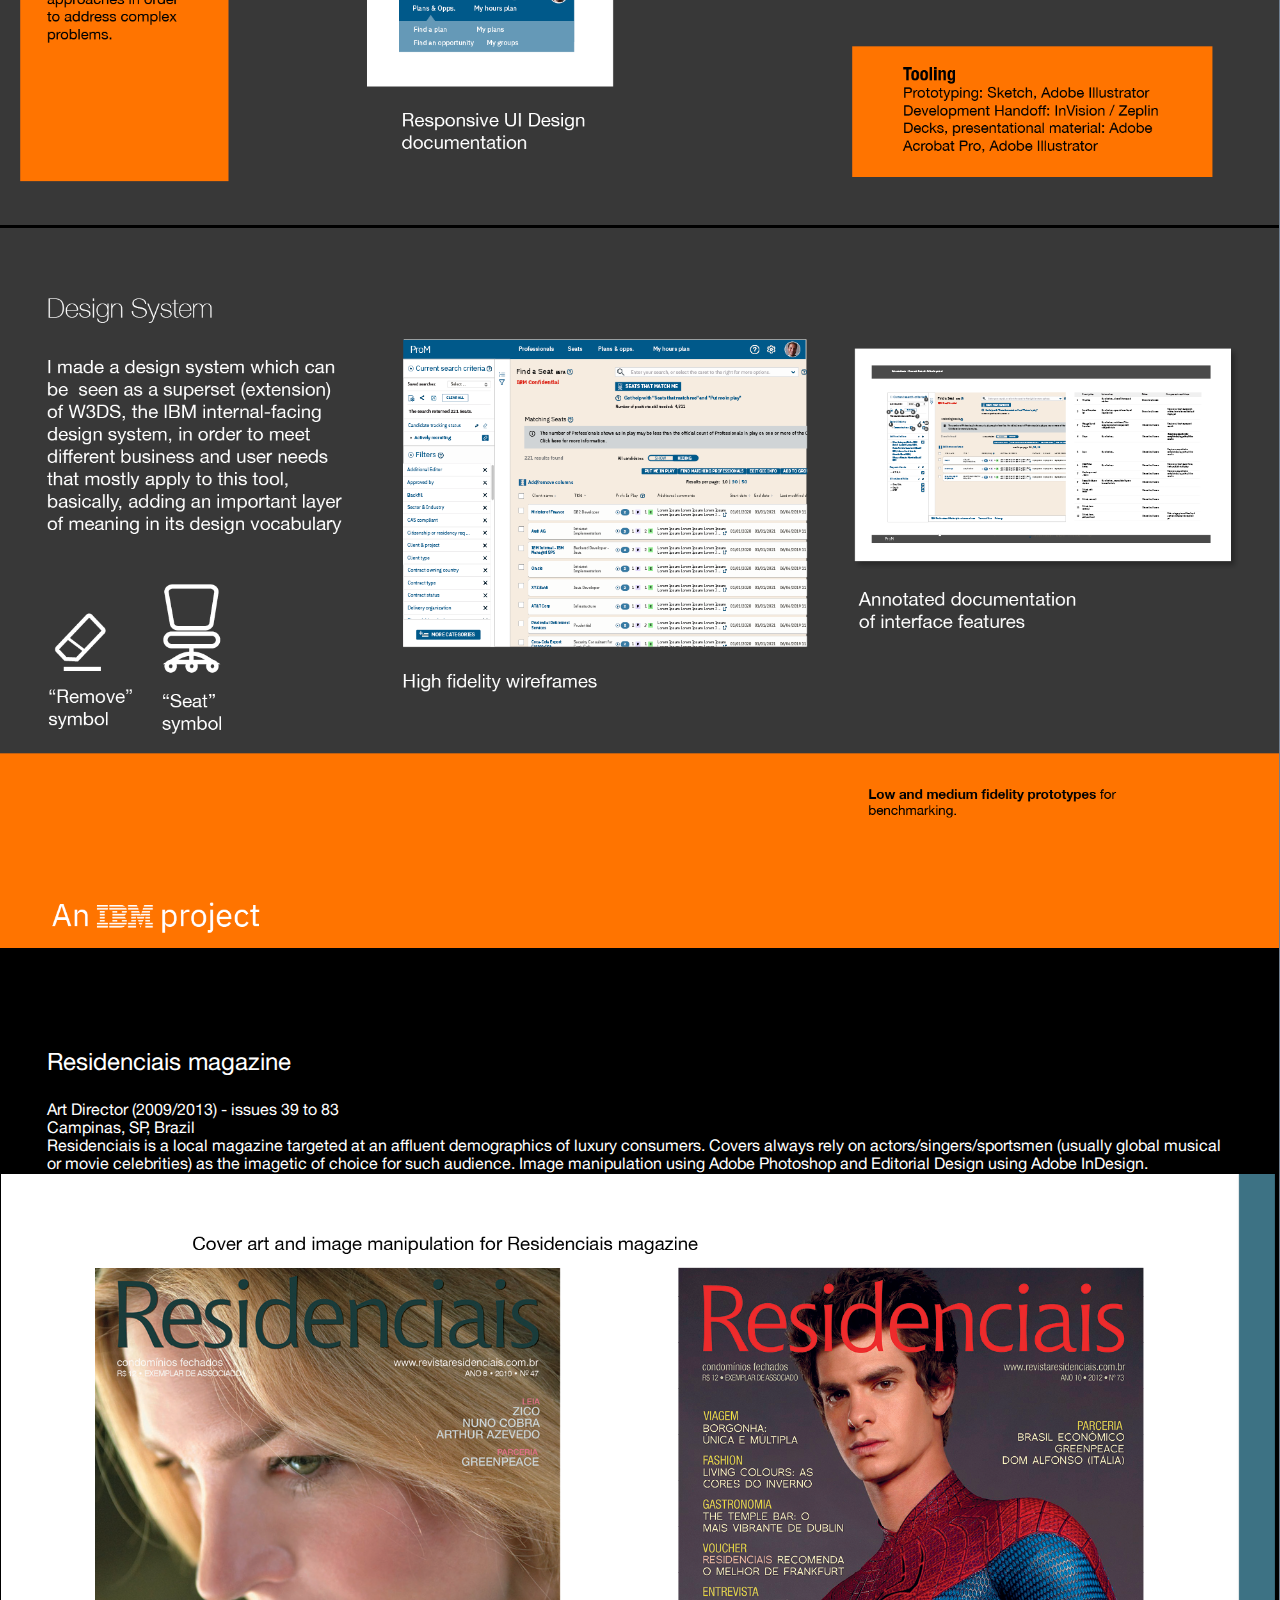
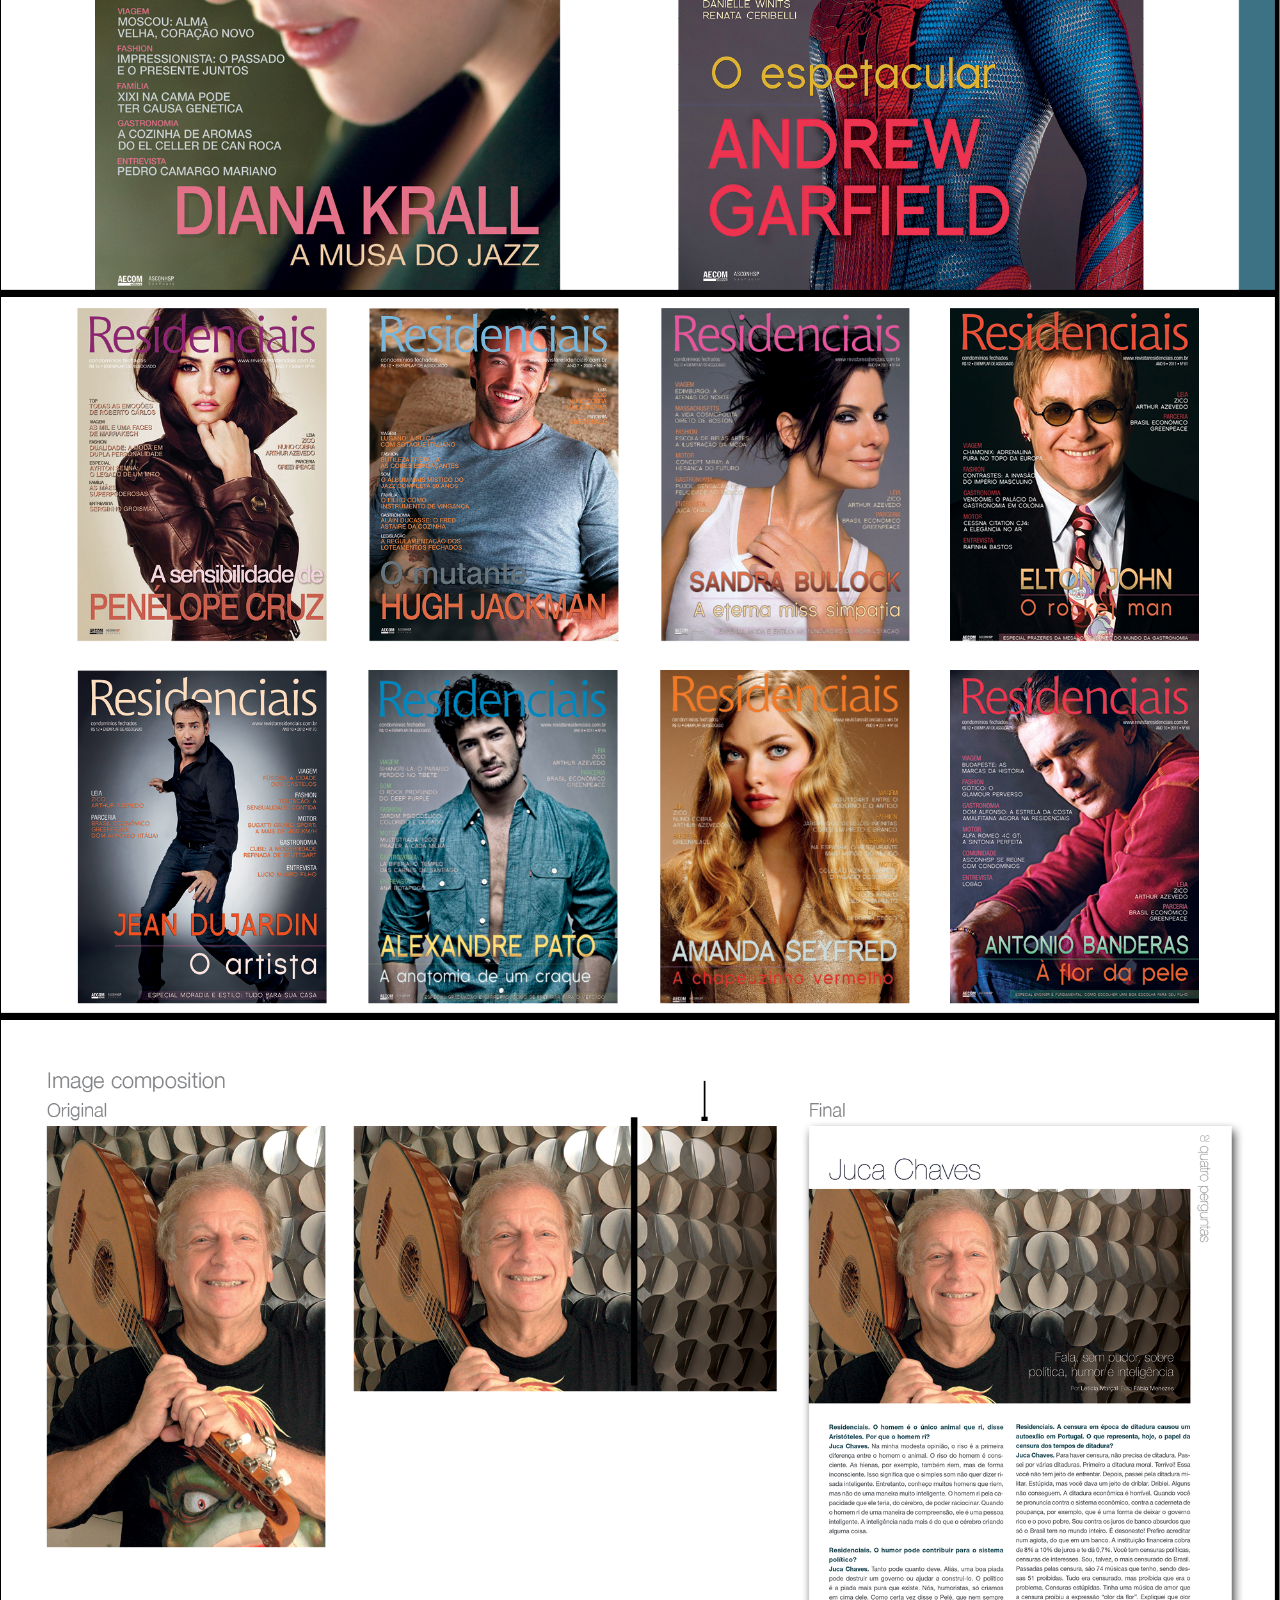
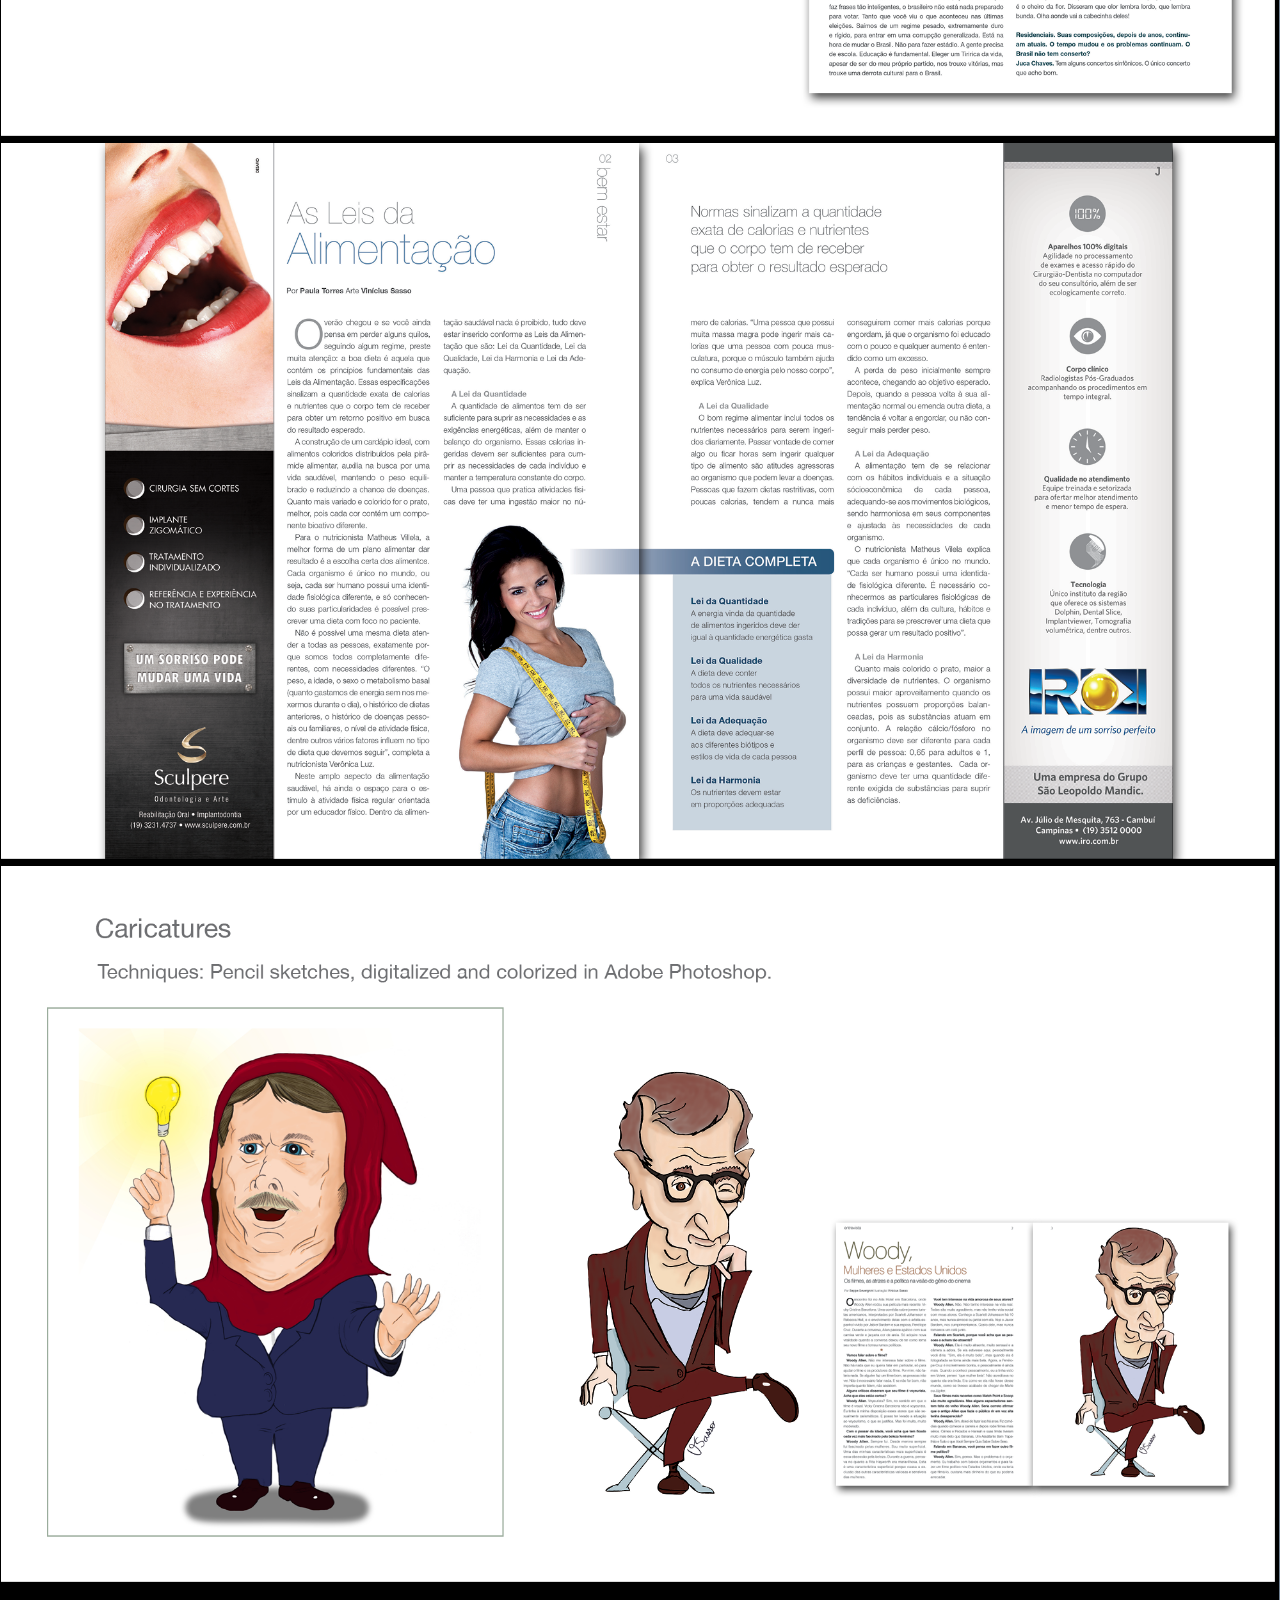
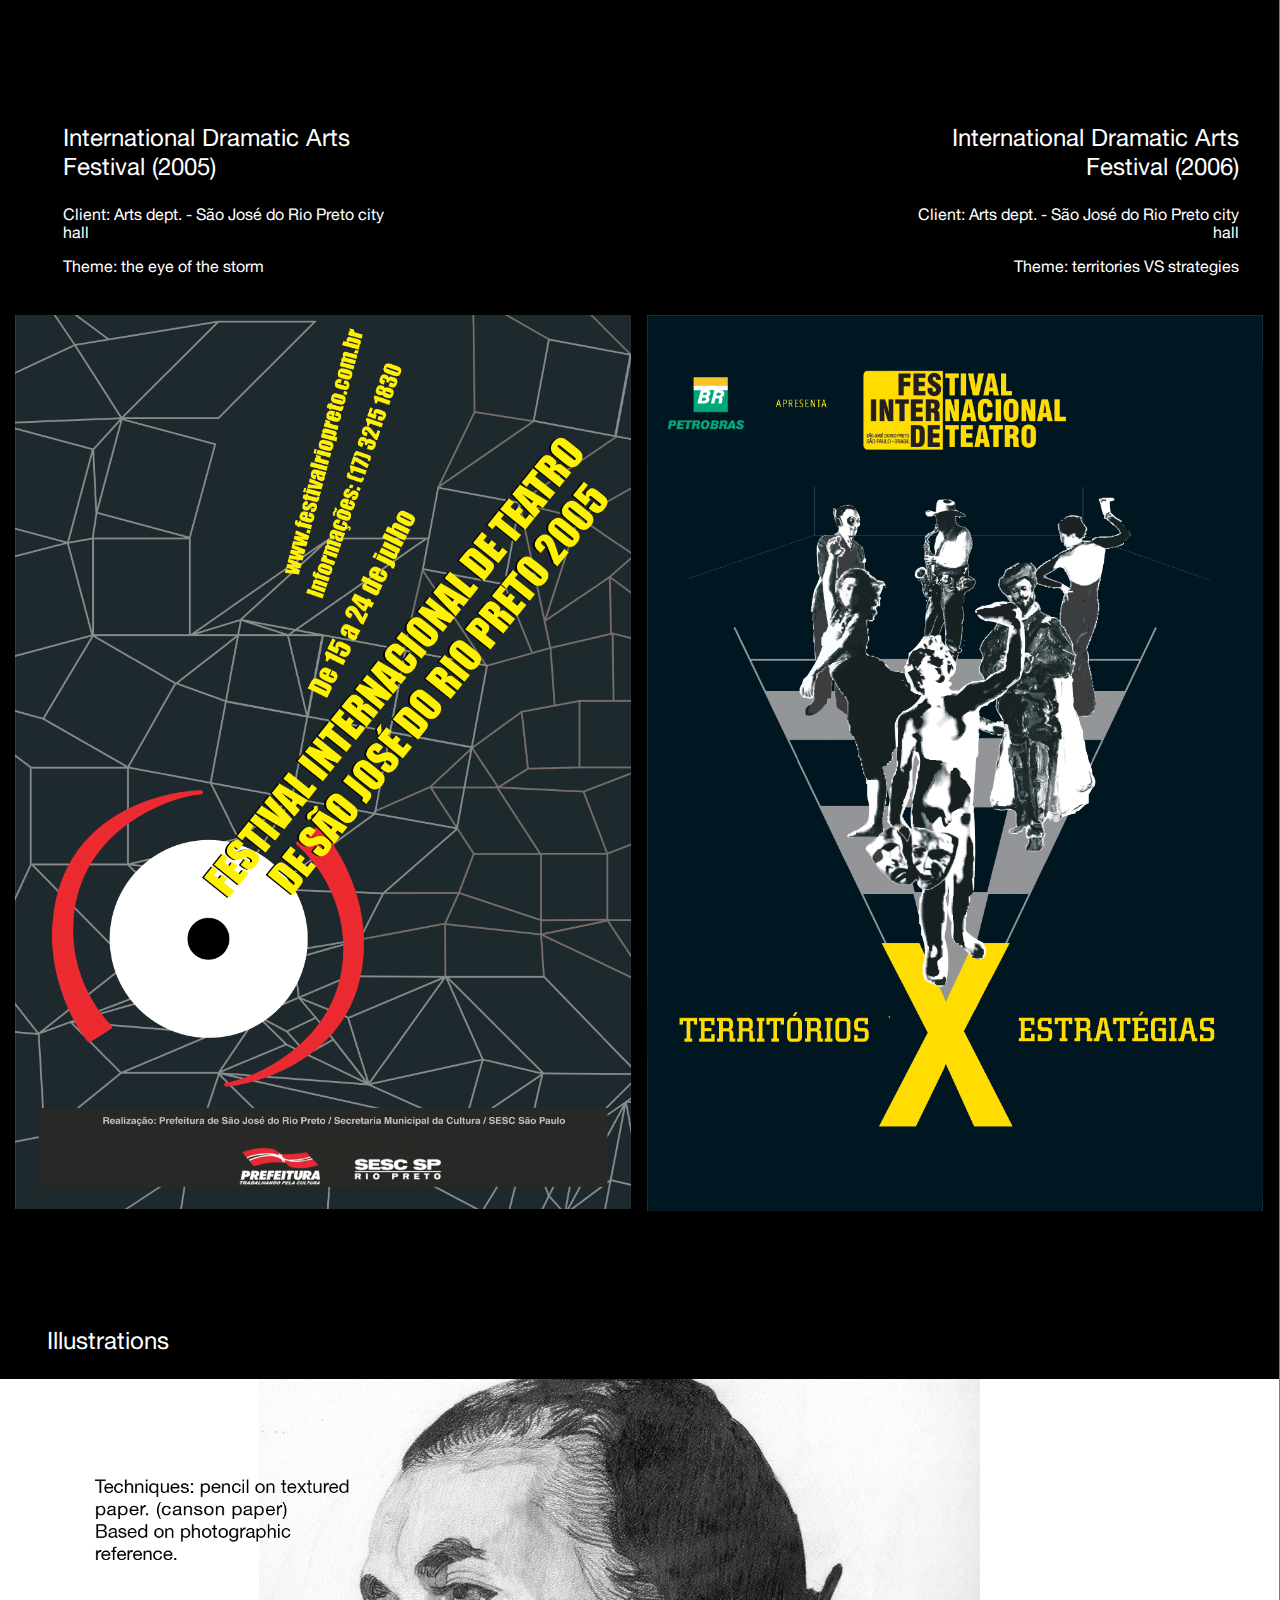
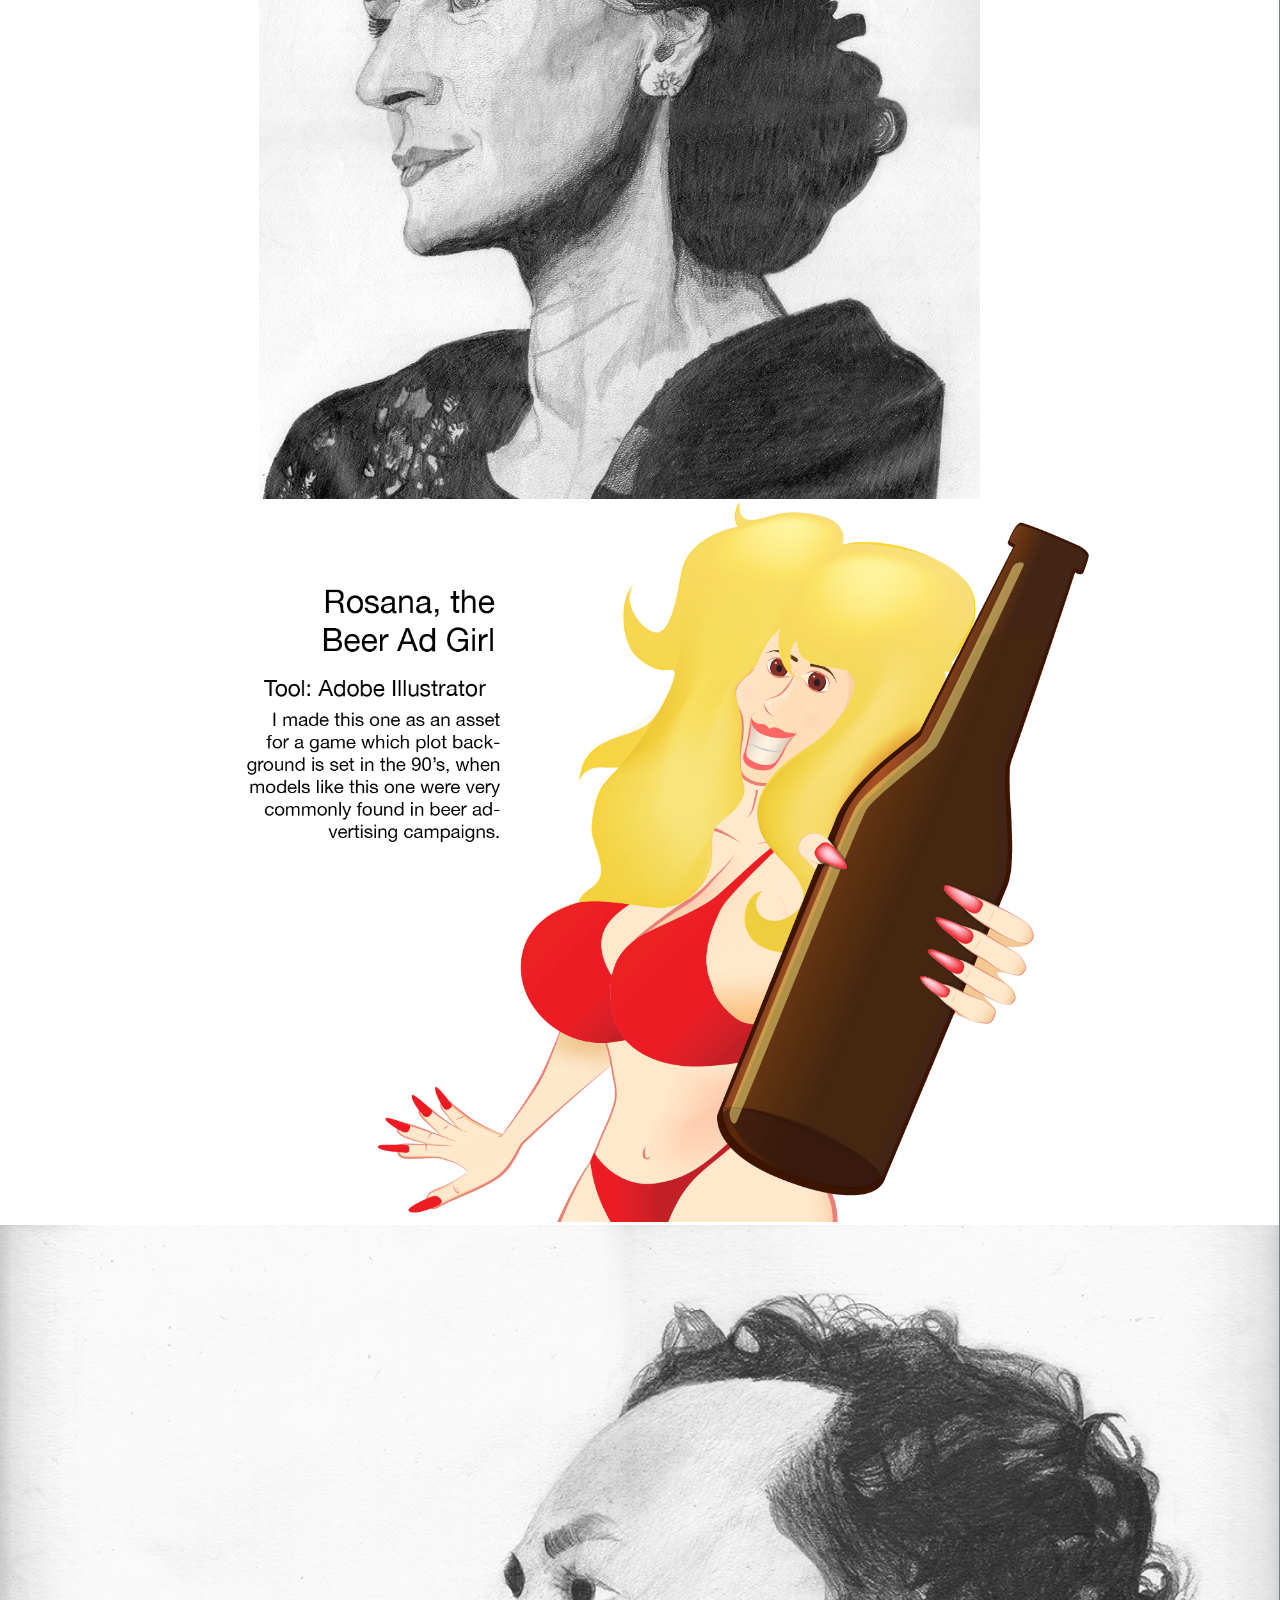
==== commit 8cf2eef5: "Add files via upload" ====
--- a/clients/itau/index.html
+++ b/clients/itau/index.html
@@ -90,10 +90,7 @@
             </div>
 
 
-            <div class="hi">Hi! I am Vini. <img class="wine" src="images/wine.svg" /> Vinicius Antonio Nolli Sasso is my
-                full name. I work as a UI Designer and UX Designer for five years in IBM projects, and also worked
-                previously as a Visual Designer for Residenciais magazine, Editora Alto Astral publishing company, and
-                freelance projects. Feel free to reach me at vinicius_sasso@yahoo.com.br Thanks!</div>
+            <div class="hi"><p>Hi! I am Vini. <img class="wine" src="images/wine.svg" /> Vinicius Antonio Nolli Sasso is my full name. I am a Designer (UX/Interaction/UI), was with Bosch recently as a UX Lead and Designer. Previous to Bosch I had a job at TCS, and had a five-year tenure in IBM as a UI/UX Designer. My last 7 years were all dedicated to digital products and Information Technology. The other past years were spent on Media and Communication companies - as a Visual Designer for local media companies - Residenciais magazine, Alto Astral publishing company, and freelance projects. </p><p>This portfolio covers Interaction/UI Design. For my UX portfolio (research, UX Design), please reach me at vinisasso@yahoo.com Thanks!</p></div>
 
             <a href="#showcase">
                 <div class="jump-button">
--- a/clients/itau/engaging.css
+++ b/clients/itau/engaging.css
@@ -86,10 +86,10 @@
 }
 
 .hi {
-    font-size: 1.2em;
+    font-size: 1em;
     position: absolute;
     top: 7.5em;
-    width: 50%;
+    width: 55%;
     margin-left: 2em;
     z-index: 3;
 }
@@ -116,7 +116,7 @@
 }
 
 .jump-button {
-
+z-index: 5;
 margin: auto;
 position: absolute;
 bottom: 3%;
@@ -193,7 +193,7 @@
 float: left;
 font-size: 1.75em;
 width: 50%;
-top:11em;
+top:13em;
 left:4em;
 position:absolute;
 animation: pluc 2s;
